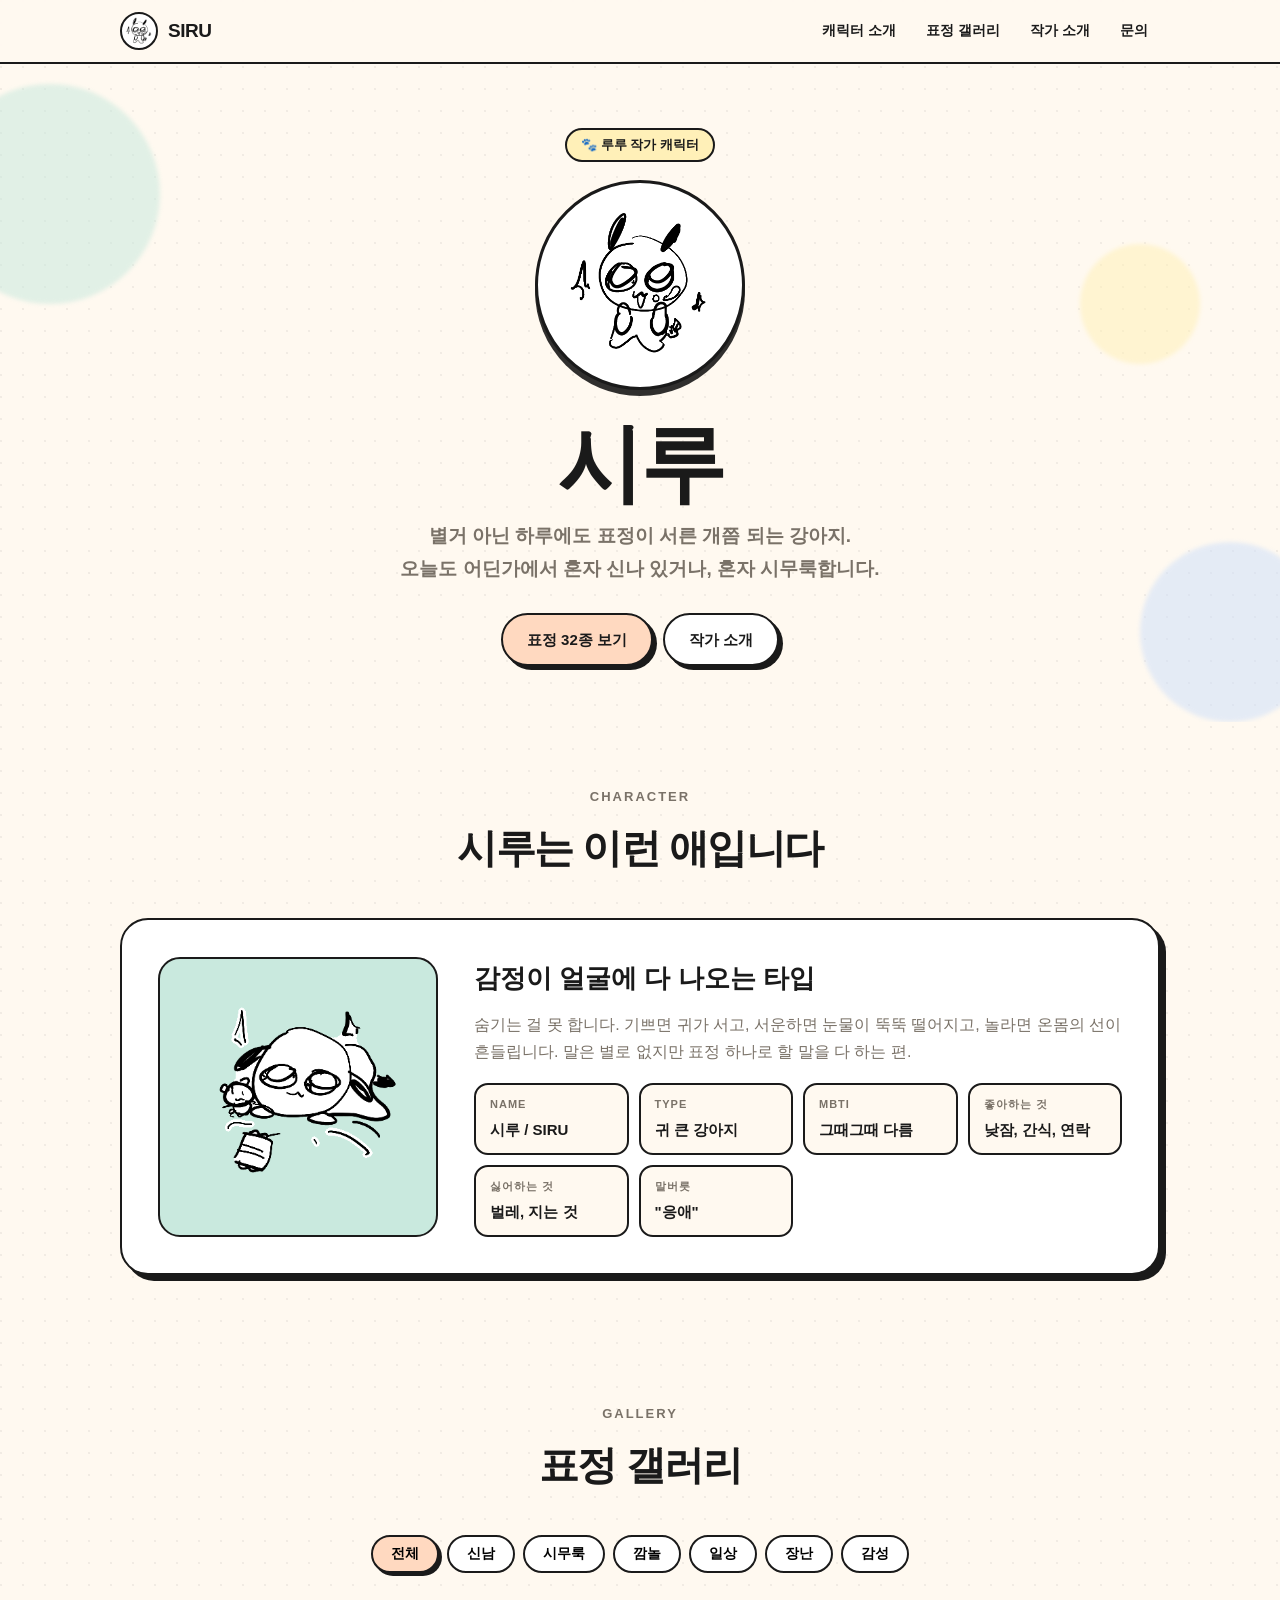
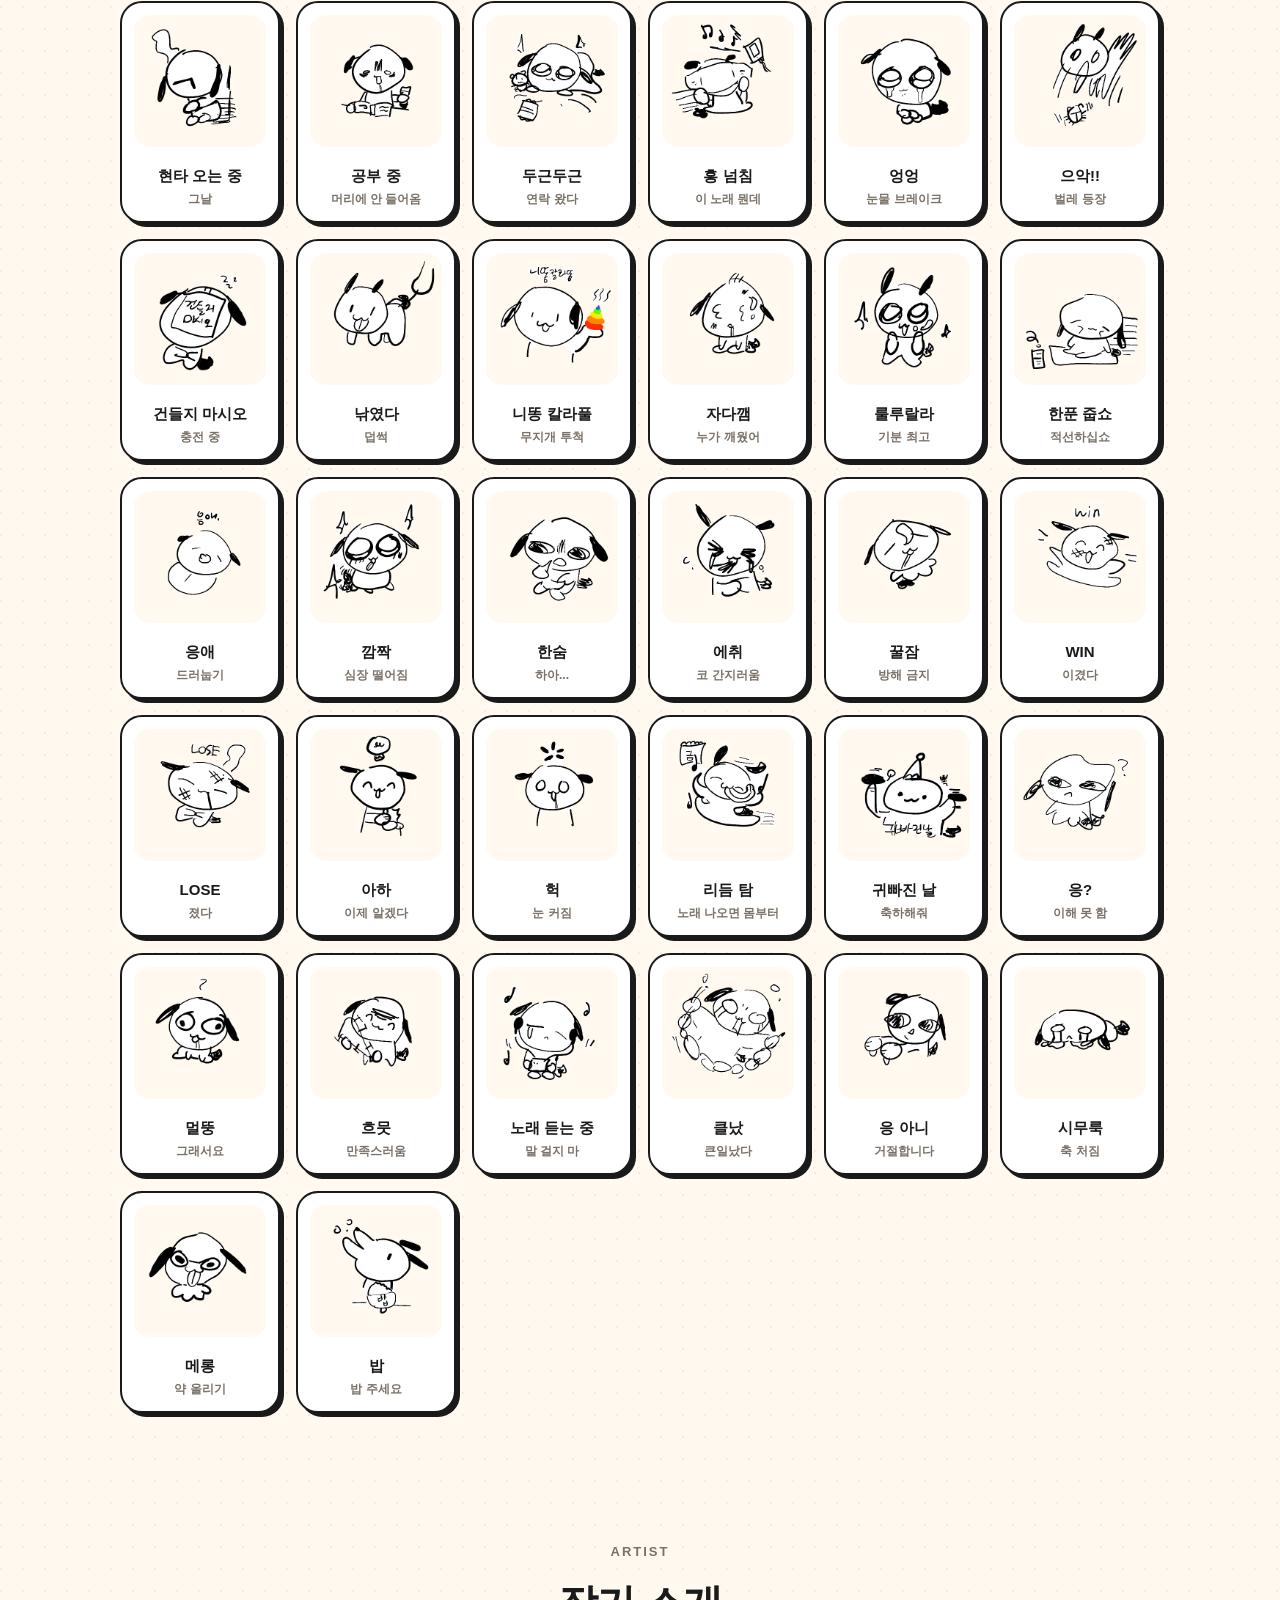
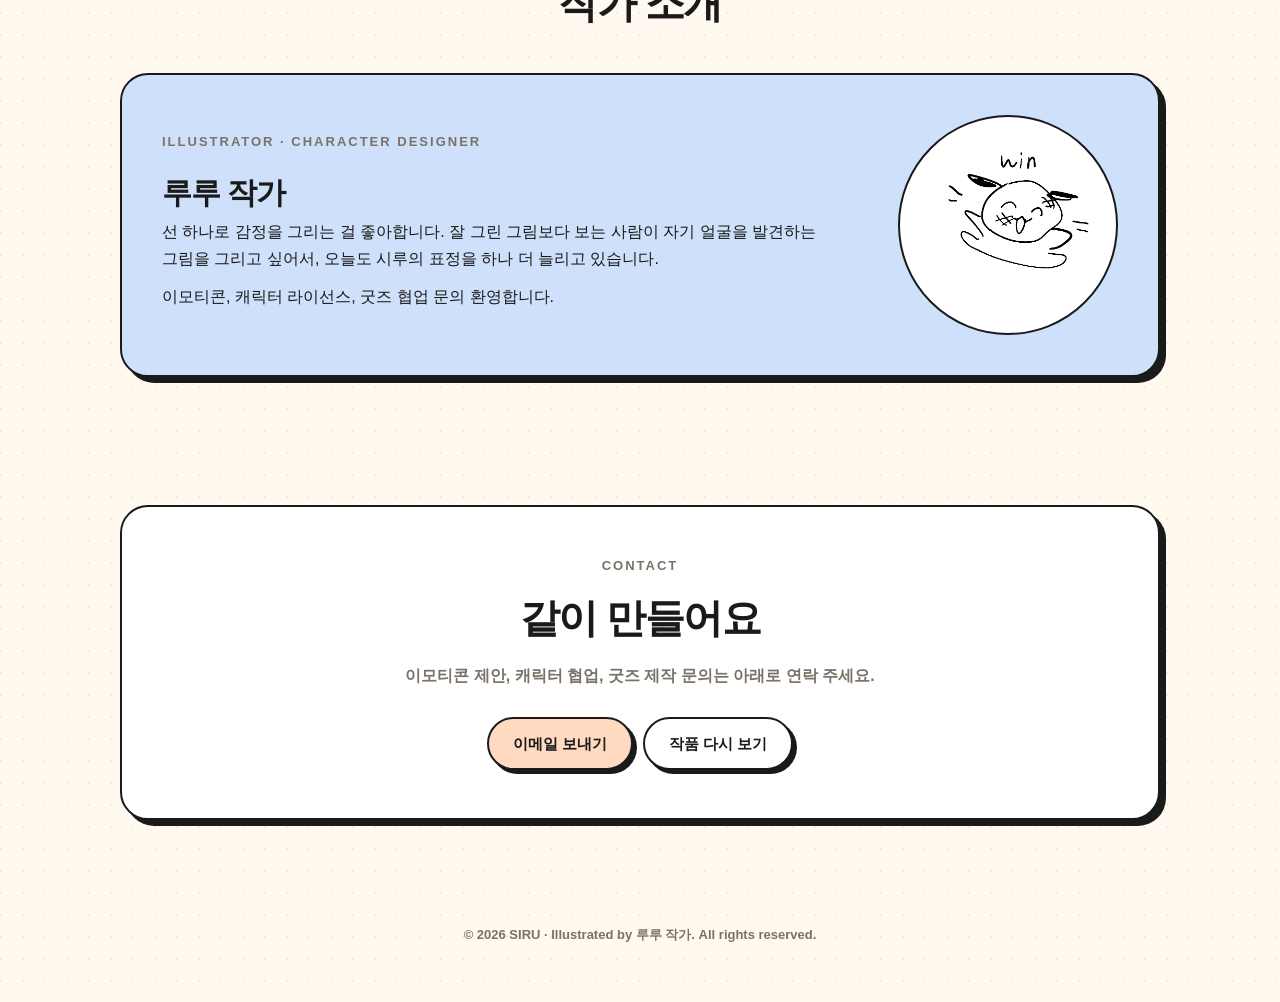
==== index.html @ c6a10dce "Update homepage to latest revision Replace index.html with the updated homepage version.  Co-Authore" ====
<!DOCTYPE html>
<html lang="ko">
<head>
<meta charset="UTF-8">
<meta name="viewport" content="width=device-width, initial-scale=1.0">
<title>시루 SIRU — 루루 작가 캐릭터 팬페이지</title>
<style>
:root{
  --cream:#FFF9F0; --paper:#FFFFFF; --ink:#1A1A1A; --sub:#7A7268;
  --peach:#FFD9C0; --mint:#C9E9DE; --sky:#CFE0FA; --lemon:#FFF0B8;
  --line:#1A1A1A; --shadow:0 6px 0 rgba(26,26,26,.9);
}
*{box-sizing:border-box;margin:0;padding:0}
html{scroll-behavior:smooth}
body{
  background:var(--cream); color:var(--ink);
  font-family:"Apple SD Gothic Neo","Pretendard","Noto Sans KR",-apple-system,BlinkMacSystemFont,"Malgun Gothic",sans-serif;
  word-break:keep-all; overflow-wrap:break-word; line-height:1.7;
  background-image:radial-gradient(circle at 1px 1px, rgba(26,26,26,.06) 1px, transparent 0);
  background-size:22px 22px;
}
.wrap{max-width:1080px;margin:0 auto;padding:0 20px}

/* NAV */
nav{position:sticky;top:0;z-index:50;background:rgba(255,249,240,.92);backdrop-filter:blur(8px);border-bottom:2px solid var(--line)}
.nav-in{max-width:1080px;margin:0 auto;padding:12px 20px;display:flex;align-items:center;justify-content:space-between;gap:16px}
.logo{display:flex;align-items:center;gap:10px;font-weight:900;font-size:19px;letter-spacing:-.5px}
.logo img{width:38px;height:38px;border-radius:50%;border:2px solid var(--line);background:#fff;object-fit:cover}
.nav-links{display:flex;gap:6px;flex-wrap:wrap}
.nav-links a{font-size:14px;font-weight:700;color:var(--ink);text-decoration:none;padding:6px 12px;border-radius:999px;transition:.15s}
.nav-links a:hover{background:var(--peach)}

/* HERO */
header{padding:64px 0 56px;text-align:center;position:relative;overflow:hidden}
.blob{position:absolute;border-radius:50%;filter:blur(2px);opacity:.55;z-index:0}
.b1{width:220px;height:220px;background:var(--mint);top:20px;left:-60px}
.b2{width:180px;height:180px;background:var(--sky);bottom:0;right:-40px}
.b3{width:120px;height:120px;background:var(--lemon);top:180px;right:80px}
header .inner{position:relative;z-index:1}
.hero-img{width:210px;height:210px;border-radius:50%;border:3px solid var(--line);background:#fff;object-fit:contain;padding:10px;box-shadow:var(--shadow);animation:bob 3s ease-in-out infinite}
@keyframes bob{0%,100%{transform:translateY(0)}50%{transform:translateY(-10px)}}
.badge{display:inline-block;background:var(--lemon);border:2px solid var(--line);border-radius:999px;padding:4px 14px;font-size:13px;font-weight:800;margin-bottom:18px}
h1{font-size:clamp(44px,9vw,86px);font-weight:900;letter-spacing:-3px;line-height:1;margin:22px 0 6px}
.tagline{font-size:clamp(15px,2.4vw,19px);color:var(--sub);font-weight:600;max-width:520px;margin:14px auto 0}
.cta{display:flex;gap:10px;justify-content:center;flex-wrap:wrap;margin-top:28px}
.btn{display:inline-block;text-decoration:none;font-weight:800;font-size:15px;padding:12px 24px;border:2.5px solid var(--line);border-radius:999px;background:#fff;color:var(--ink);box-shadow:4px 4px 0 var(--line);transition:.12s;cursor:pointer}
.btn:hover{transform:translate(2px,2px);box-shadow:2px 2px 0 var(--line)}
.btn.fill{background:var(--peach)}

/* SECTION */
section{padding:64px 0}
.sec-head{text-align:center;margin-bottom:36px}
.sec-tag{font-size:13px;font-weight:800;color:var(--sub);letter-spacing:2px;text-transform:uppercase}
h2{font-size:clamp(28px,5vw,40px);font-weight:900;letter-spacing:-1.5px;margin-top:6px}

/* ABOUT */
.about{display:grid;grid-template-columns:280px 1fr;gap:36px;align-items:center;
  background:var(--paper);border:2.5px solid var(--line);border-radius:28px;padding:36px;box-shadow:6px 6px 0 var(--line)}
.about img{width:100%;border-radius:22px;background:var(--mint);border:2px solid var(--line);padding:16px}
.about h3{font-size:26px;font-weight:900;margin-bottom:10px}
.about p{color:var(--sub);font-weight:500;margin-bottom:18px}
.spec{display:grid;grid-template-columns:repeat(auto-fit,minmax(140px,1fr));gap:10px}
.spec div{background:var(--cream);border:2px solid var(--line);border-radius:14px;padding:10px 14px}
.spec b{display:block;font-size:11px;color:var(--sub);letter-spacing:1px;margin-bottom:2px}
.spec span{font-weight:800;font-size:15px}

/* FILTER */
.filters{display:flex;gap:8px;justify-content:center;flex-wrap:wrap;margin-bottom:28px}
.chip{font-family:inherit;font-size:14px;font-weight:800;padding:8px 18px;border:2.5px solid var(--line);border-radius:999px;background:#fff;cursor:pointer;transition:.12s}
.chip:hover{transform:translateY(-2px)}
.chip.on{background:var(--peach);box-shadow:3px 3px 0 var(--line)}

/* GRID */
.grid{display:grid;grid-template-columns:repeat(auto-fill,minmax(160px,1fr));gap:16px}
.card{background:var(--paper);border:2.5px solid var(--line);border-radius:22px;padding:12px;text-align:center;cursor:pointer;transition:.18s;box-shadow:4px 4px 0 var(--line)}
.card:hover{transform:translate(-3px,-3px);box-shadow:8px 8px 0 var(--line)}
.card img{width:100%;aspect-ratio:1;object-fit:contain;background:var(--cream);border-radius:16px}
.card .t{font-weight:900;font-size:15px;margin-top:8px}
.card .s{font-size:12px;color:var(--sub);font-weight:600}
.card.hide{display:none}

/* ARTIST */
.artist{display:grid;grid-template-columns:1fr 220px;gap:36px;align-items:center;
  background:var(--sky);border:2.5px solid var(--line);border-radius:28px;padding:40px;box-shadow:6px 6px 0 var(--line)}
.artist img{width:100%;border-radius:50%;background:#fff;border:2.5px solid var(--line);padding:14px}
.artist h3{font-size:30px;font-weight:900;letter-spacing:-1px}
.artist .role{font-size:13px;font-weight:800;color:var(--sub);letter-spacing:2px;margin-bottom:14px}
.artist p{font-weight:500;margin-bottom:10px}

/* CONTACT */
.contact{text-align:center;background:var(--paper);border:2.5px solid var(--line);border-radius:28px;padding:48px 32px;box-shadow:6px 6px 0 var(--line)}
.contact h2{margin-bottom:10px}
.contact p{color:var(--sub);font-weight:600;margin-bottom:26px}

footer{text-align:center;padding:40px 20px 56px;color:var(--sub);font-size:13px;font-weight:600}

/* LIGHTBOX */
.lb{position:fixed;inset:0;background:rgba(26,26,26,.82);display:none;align-items:center;justify-content:center;z-index:100;padding:24px}
.lb.on{display:flex}
.lb-box{background:#fff;border:3px solid var(--line);border-radius:28px;padding:24px;max-width:420px;width:100%;text-align:center;position:relative}
.lb-box img{width:100%;aspect-ratio:1;object-fit:contain;background:var(--cream);border-radius:20px}
.lb-box .t{font-size:24px;font-weight:900;margin-top:14px}
.lb-box .s{color:var(--sub);font-weight:600}
.lb-close{position:absolute;top:-16px;right:-16px;width:44px;height:44px;border-radius:50%;border:3px solid var(--line);background:var(--peach);font-size:22px;font-weight:900;cursor:pointer;font-family:inherit}
.lb-nav{display:flex;gap:10px;justify-content:center;margin-top:16px}
.lb-nav button{font-family:inherit;font-weight:900;font-size:15px;padding:8px 22px;border:2.5px solid var(--line);border-radius:999px;background:#fff;cursor:pointer}

@media(max-width:760px){
  .about,.artist{grid-template-columns:1fr;text-align:center;padding:28px}
  .artist img{max-width:180px;margin:0 auto}
  .about img{max-width:220px;margin:0 auto}
  .nav-links{display:none}
  .grid{grid-template-columns:repeat(auto-fill,minmax(130px,1fr));gap:12px}
}
</style>
</head>
<body>

<nav>
  <div class="nav-in">
    <div class="logo"><img src="[data-uri]" alt="시루"> SIRU</div>
    <div class="nav-links">
      <a href="#about">캐릭터 소개</a>
      <a href="#gallery">표정 갤러리</a>
      <a href="#artist">작가 소개</a>
      <a href="#contact">문의</a>
    </div>
  </div>
</nav>

<header>
  <div class="blob b1"></div><div class="blob b2"></div><div class="blob b3"></div>
  <div class="wrap inner">
    <div class="badge">🐾 루루 작가 캐릭터</div><br>
    <img class="hero-img" src="[data-uri]" alt="시루 대표 이미지">
    <h1>시루</h1>
    <div class="tagline">별거 아닌 하루에도 표정이 서른 개쯤 되는 강아지.<br>오늘도 어딘가에서 혼자 신나 있거나, 혼자 시무룩합니다.</div>
    <div class="cta">
      <a class="btn fill" href="#gallery">표정 32종 보기</a>
      <a class="btn" href="#artist">작가 소개</a>
    </div>
  </div>
</header>

<section id="about">
  <div class="wrap">
    <div class="sec-head">
      <div class="sec-tag">Character</div>
      <h2>시루는 이런 애입니다</h2>
    </div>
    <div class="about">
      <img src="[data-uri]" alt="시루 프로필">
      <div>
        <h3>감정이 얼굴에 다 나오는 타입</h3>
        <p>숨기는 걸 못 합니다. 기쁘면 귀가 서고, 서운하면 눈물이 뚝뚝 떨어지고, 놀라면 온몸의 선이 흔들립니다. 말은 별로 없지만 표정 하나로 할 말을 다 하는 편.</p>
        <div class="spec">
          <div><b>NAME</b><span>시루 / SIRU</span></div>
          <div><b>TYPE</b><span>귀 큰 강아지</span></div>
          <div><b>MBTI</b><span>그때그때 다름</span></div>
          <div><b>좋아하는 것</b><span>낮잠, 간식, 연락</span></div>
          <div><b>싫어하는 것</b><span>벌레, 지는 것</span></div>
          <div><b>말버릇</b><span>"응애"</span></div>
        </div>
      </div>
    </div>
  </div>
</section>

<section id="gallery">
  <div class="wrap">
    <div class="sec-head">
      <div class="sec-tag">Gallery</div>
      <h2>표정 갤러리</h2>
    </div>
    <div class="filters">
      <button class="chip on" data-f="all">전체</button>
      <button class="chip" data-f="happy">신남</button>
      <button class="chip" data-f="sad">시무룩</button>
      <button class="chip" data-f="surprise">깜놀</button>
      <button class="chip" data-f="daily">일상</button>
      <button class="chip" data-f="play">장난</button>
      <button class="chip" data-f="mood">감성</button>
    </div>
    <div class="grid" id="grid"></div>
  </div>
</section>

<section id="artist">
  <div class="wrap">
    <div class="sec-head">
      <div class="sec-tag">Artist</div>
      <h2>작가 소개</h2>
    </div>
    <div class="artist">
      <div>
        <div class="role">ILLUSTRATOR &middot; CHARACTER DESIGNER</div>
        <h3>루루 작가</h3>
        <p>선 하나로 감정을 그리는 걸 좋아합니다. 잘 그린 그림보다 보는 사람이 자기 얼굴을 발견하는 그림을 그리고 싶어서, 오늘도 시루의 표정을 하나 더 늘리고 있습니다.</p>
        <p>이모티콘, 캐릭터 라이선스, 굿즈 협업 문의 환영합니다.</p>
      </div>
      <img src="[data-uri]" alt="루루 작가">
    </div>
  </div>
</section>

<section id="contact">
  <div class="wrap">
    <div class="contact">
      <div class="sec-tag">Contact</div>
      <h2>같이 만들어요</h2>
      <p>이모티콘 제안, 캐릭터 협업, 굿즈 제작 문의는 아래로 연락 주세요.</p>
      <div class="cta">
        <a class="btn fill" href="mailto:luminier@gmail.com">이메일 보내기</a>
        <a class="btn" href="#gallery">작품 다시 보기</a>
      </div>
    </div>
  </div>
</section>

<footer>© 2026 SIRU &middot; Illustrated by 루루 작가. All rights reserved.</footer>

<div class="lb" id="lb">
  <div class="lb-box">
    <button class="lb-close" id="lbClose">×</button>
    <img id="lbImg" src="" alt="">
    <div class="t" id="lbT"></div>
    <div class="s" id="lbS"></div>
    <div class="lb-nav">
      <button id="lbPrev">← 이전</button>
      <button id="lbNext">다음 →</button>
    </div>
  </div>
</div>

<script>
const DATA = [{"src": "[data-uri]", "title": "현타 오는 중", "sub": "그날", "cat": "mood"}, {"src": "[data-uri]", "title": "공부 중", "sub": "머리에 안 들어옴", "cat": "daily"}, {"src": "[data-uri]", "title": "두근두근", "sub": "연락 왔다", "cat": "happy"}, {"src": "[data-uri]", "title": "흥 넘침", "sub": "이 노래 뭔데", "cat": "happy"}, {"src": "[data-uri]", "title": "엉엉", "sub": "눈물 브레이크", "cat": "sad"}, {"src": "[data-uri]", "title": "으악!!", "sub": "벌레 등장", "cat": "surprise"}, {"src": "[data-uri]", "title": "건들지 마시오", "sub": "충전 중", "cat": "daily"}, {"src": "[data-uri]", "title": "낚였다", "sub": "덥썩", "cat": "play"}, {"src": "[data-uri]", "title": "니똥 칼라풀", "sub": "무지개 투척", "cat": "play"}, {"src": "[data-uri]", "title": "자다깸", "sub": "누가 깨웠어", "cat": "daily"}, {"src": "[data-uri]", "title": "룰루랄라", "sub": "기분 최고", "cat": "happy"}, {"src": "[data-uri]", "title": "한푼 줍쇼", "sub": "적선하십쇼", "cat": "play"}, {"src": "[data-uri]", "title": "응애", "sub": "드러눕기", "cat": "daily"}, {"src": "[data-uri]", "title": "깜짝", "sub": "심장 떨어짐", "cat": "surprise"}, {"src": "[data-uri]", "title": "한숨", "sub": "하아...", "cat": "mood"}, {"src": "[data-uri]", "title": "에취", "sub": "코 간지러움", "cat": "daily"}, {"src": "[data-uri]", "title": "꿀잠", "sub": "방해 금지", "cat": "daily"}, {"src": "[data-uri]", "title": "WIN", "sub": "이겼다", "cat": "happy"}, {"src": "[data-uri]", "title": "LOSE", "sub": "졌다", "cat": "sad"}, {"src": "[data-uri]", "title": "아하", "sub": "이제 알겠다", "cat": "daily"}, {"src": "[data-uri]", "title": "헉", "sub": "눈 커짐", "cat": "surprise"}, {"src": "[data-uri]", "title": "리듬 탐", "sub": "노래 나오면 몸부터", "cat": "happy"}, {"src": "[data-uri]", "title": "귀빠진 날", "sub": "축하해줘", "cat": "daily"}, {"src": "[data-uri]", "title": "응?", "sub": "이해 못 함", "cat": "surprise"}, {"src": "[data-uri]", "title": "멀뚱", "sub": "그래서요", "cat": "daily"}, {"src": "[data-uri]", "title": "흐뭇", "sub": "만족스러움", "cat": "happy"}, {"src": "[data-uri]", "title": "노래 듣는 중", "sub": "말 걸지 마", "cat": "daily"}, {"src": "[data-uri]", "title": "클났", "sub": "큰일났다", "cat": "surprise"}, {"src": "[data-uri]", "title": "응 아니", "sub": "거절합니다", "cat": "play"}, {"src": "[data-uri]", "title": "시무룩", "sub": "축 처짐", "cat": "sad"}, {"src": "[data-uri]", "title": "메롱", "sub": "약 올리기", "cat": "play"}, {"src": "[data-uri]", "title": "밥", "sub": "밥 주세요", "cat": "daily"}];
const grid = document.getElementById('grid');
DATA.forEach((d,i)=>{
  const el = document.createElement('div');
  el.className = 'card';
  el.dataset.cat = d.cat;
  el.dataset.i = i;
  el.innerHTML = '<img src="'+d.src+'" alt="'+d.title+'"><div class="t">'+d.title+'</div><div class="s">'+d.sub+'</div>';
  el.addEventListener('click', ()=>open_(i));
  grid.appendChild(el);
});

document.querySelectorAll('.chip').forEach(c=>{
  c.addEventListener('click',()=>{
    document.querySelectorAll('.chip').forEach(x=>x.classList.remove('on'));
    c.classList.add('on');
    const f = c.dataset.f;
    document.querySelectorAll('.card').forEach(card=>{
      card.classList.toggle('hide', f!=='all' && card.dataset.cat!==f);
    });
  });
});

let cur = 0;
const lb=document.getElementById('lb'), lbImg=document.getElementById('lbImg'),
      lbT=document.getElementById('lbT'), lbS=document.getElementById('lbS');
function open_(i){ cur=i; render(); lb.classList.add('on'); }
function render(){ const d=DATA[cur]; lbImg.src=d.src; lbT.textContent=d.title; lbS.textContent=d.sub; }
function step(n){ cur=(cur+n+DATA.length)%DATA.length; render(); }
document.getElementById('lbClose').onclick=()=>lb.classList.remove('on');
document.getElementById('lbPrev').onclick=()=>step(-1);
document.getElementById('lbNext').onclick=()=>step(1);
lb.addEventListener('click',e=>{ if(e.target===lb) lb.classList.remove('on'); });
document.addEventListener('keydown',e=>{
  if(!lb.classList.contains('on')) return;
  if(e.key==='Escape') lb.classList.remove('on');
  if(e.key==='ArrowLeft') step(-1);
  if(e.key==='ArrowRight') step(1);
});
</script>
</body>
</html>
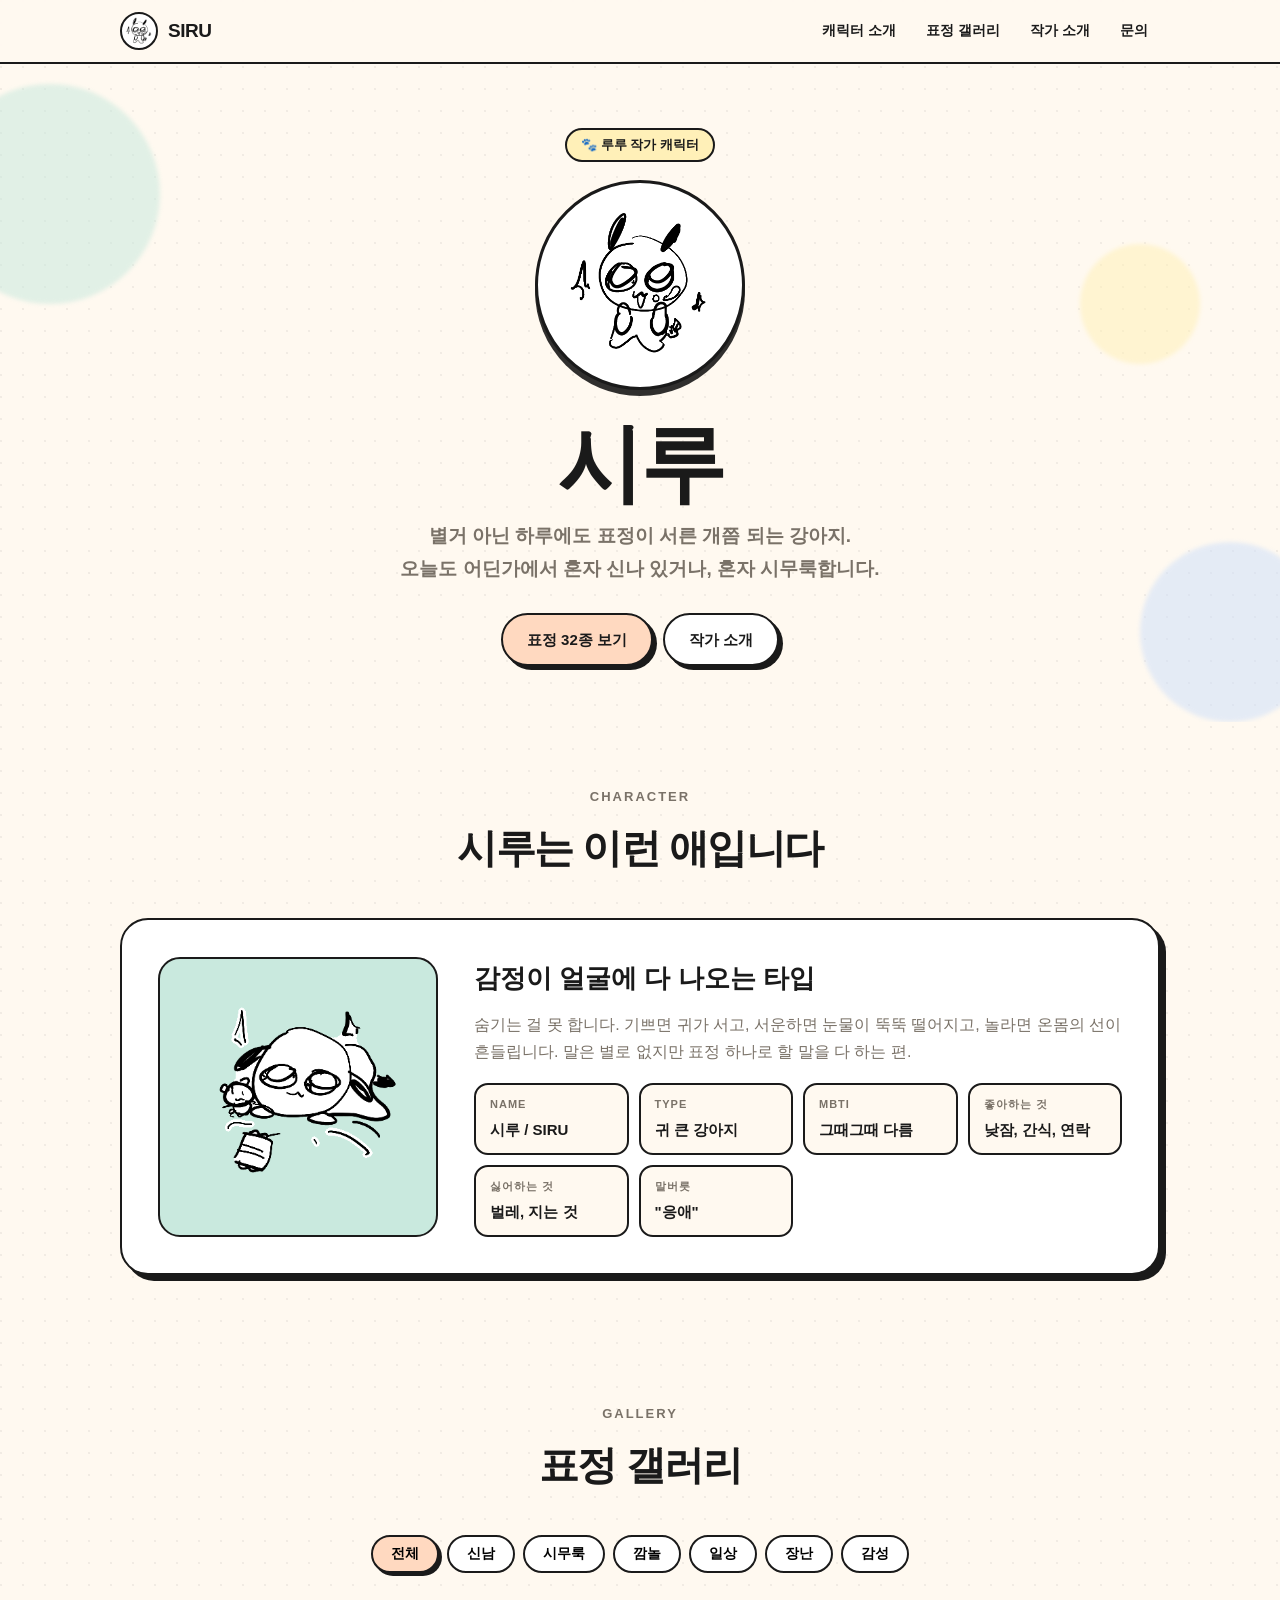
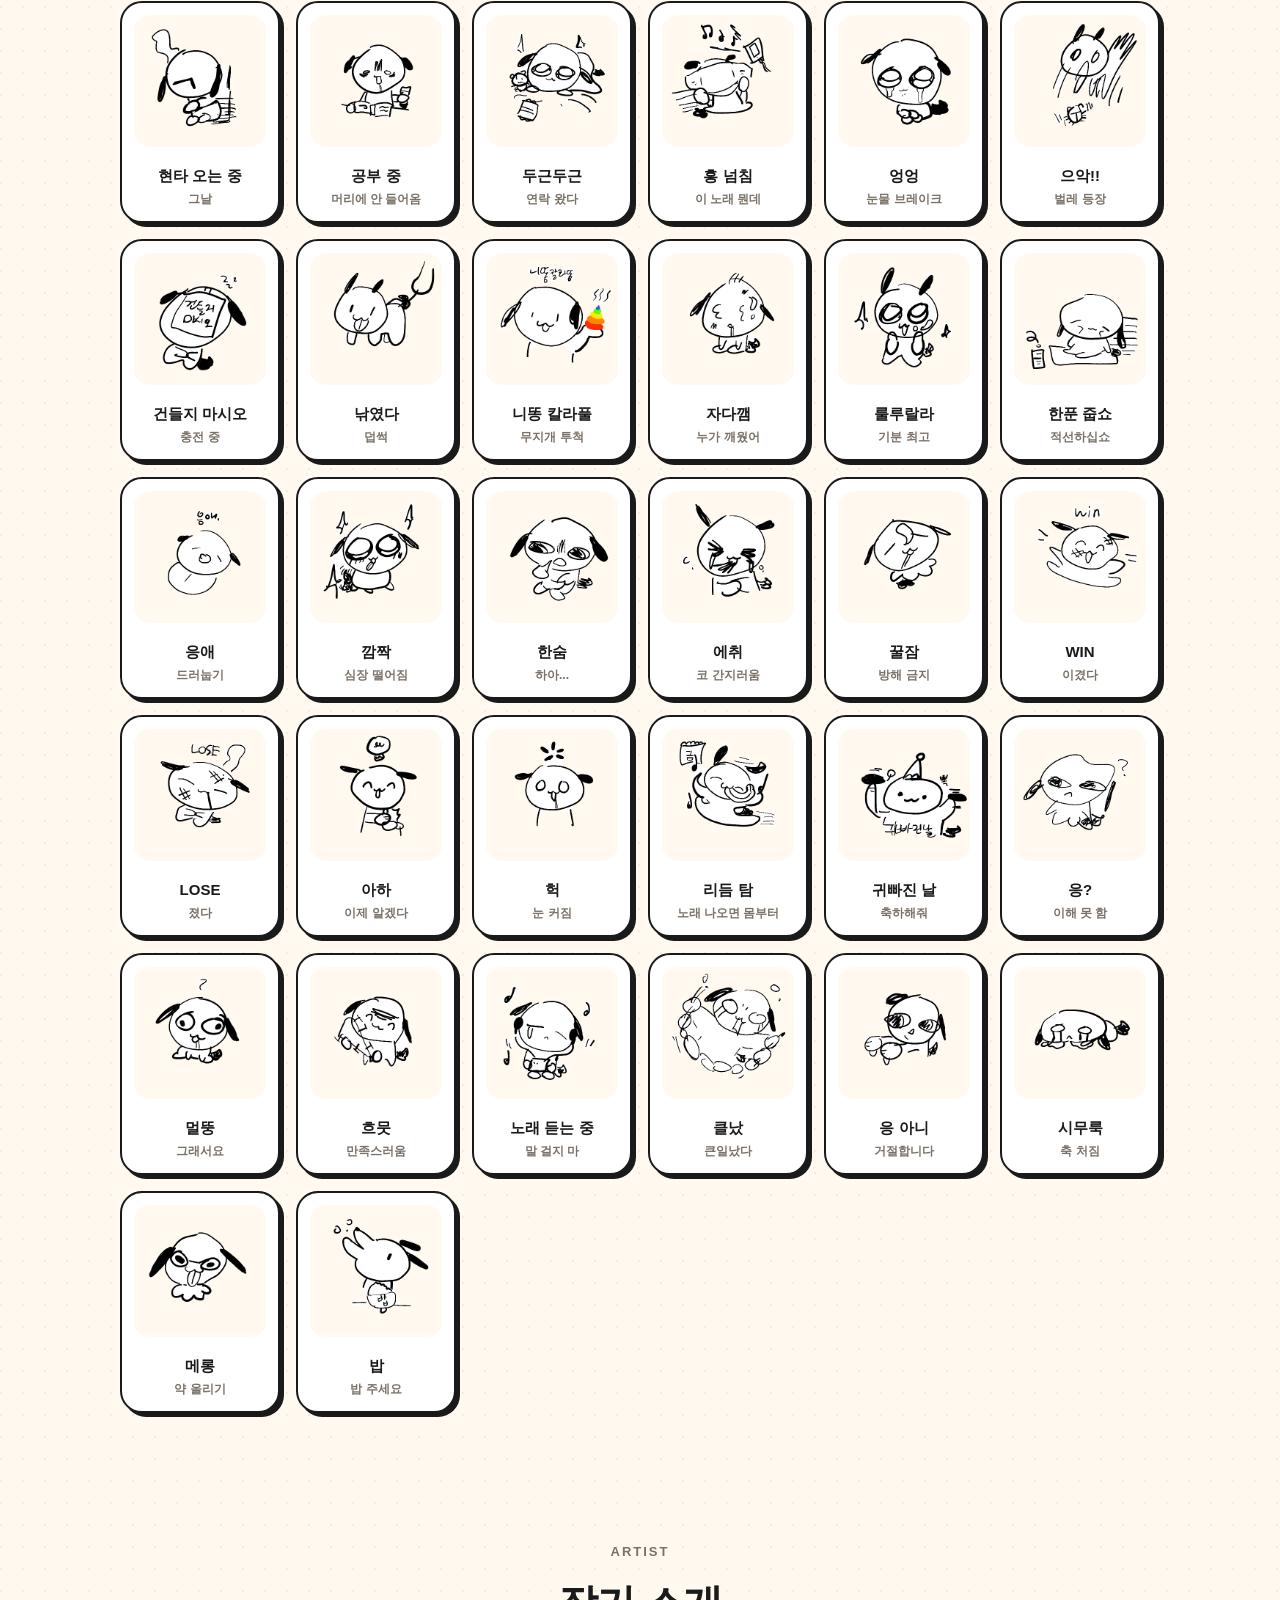
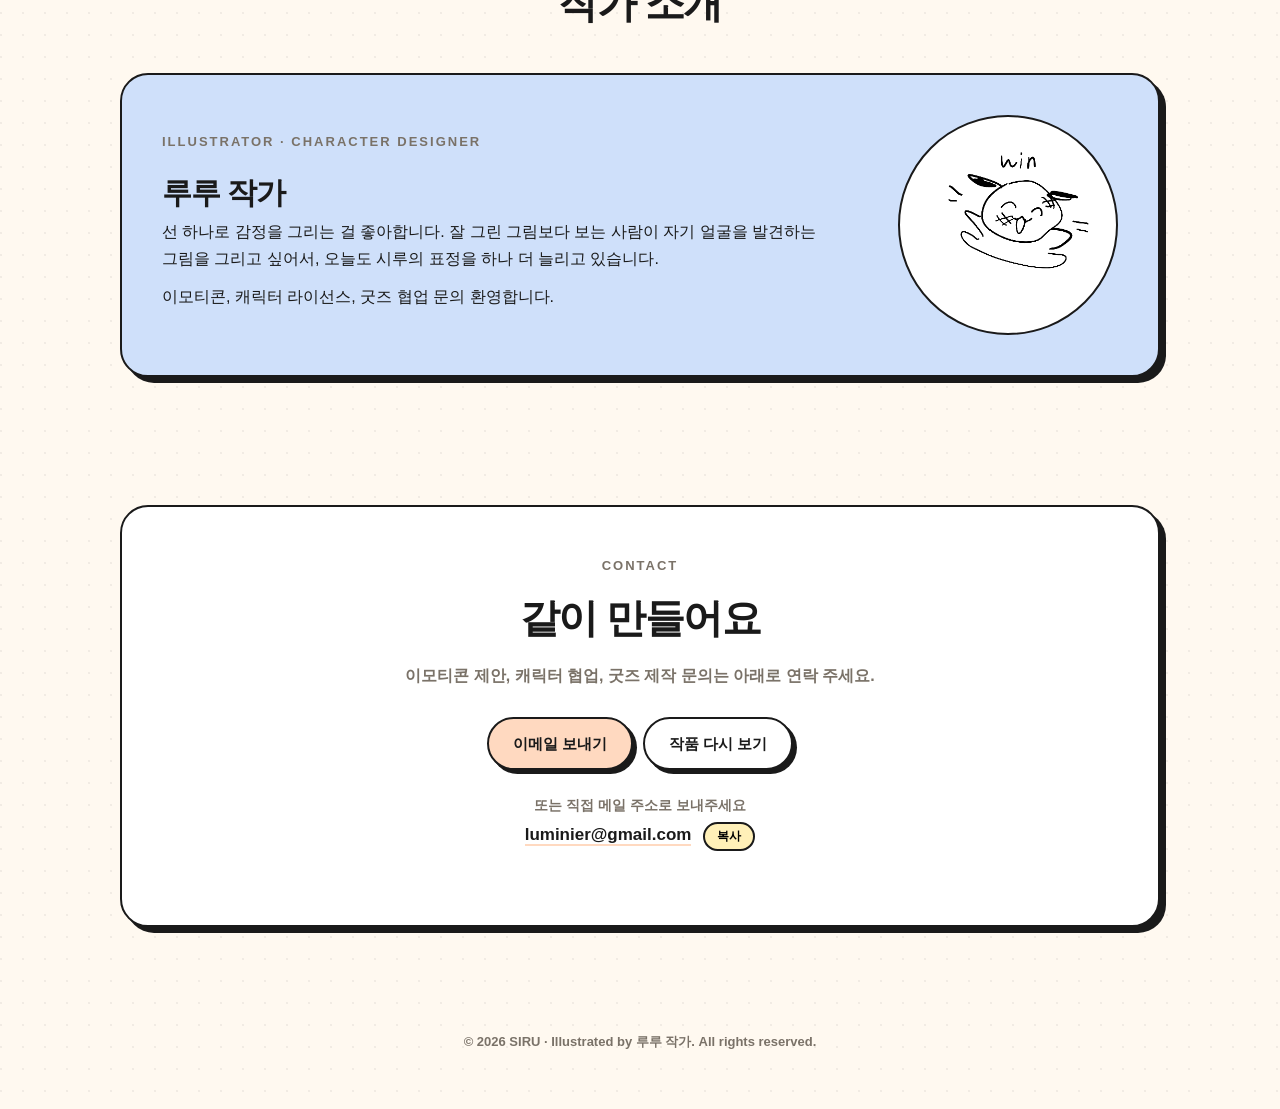
==== commit a30e3ee5: "Make contact email send directly to luminier@gmail.com - Prefill mailto subject/body for a ready-to-" ====
--- a/index.html
+++ b/index.html
@@ -2,7 +2,12 @@
 <html lang="ko">
 <head>
 <meta charset="UTF-8">
-<meta name="viewport" content="width=device-width, initial-scale=1.0">
+<meta name="viewport" content="width=device-width, initial-scale=1.0, viewport-fit=cover">
+<meta name="theme-color" content="#FFF9F0">
+<meta name="mobile-web-app-capable" content="yes">
+<meta name="apple-mobile-web-app-capable" content="yes">
+<meta name="apple-mobile-web-app-status-bar-style" content="default">
+<meta name="format-detection" content="telephone=no">
 <title>시루 SIRU — 루루 작가 캐릭터 팬페이지</title>
 <style>
 :root{
@@ -11,19 +16,24 @@
   --line:#1A1A1A; --shadow:0 6px 0 rgba(26,26,26,.9);
 }
 *{box-sizing:border-box;margin:0;padding:0}
-html{scroll-behavior:smooth}
+html{scroll-behavior:smooth;-webkit-text-size-adjust:100%;text-size-adjust:100%}
 body{
   background:var(--cream); color:var(--ink);
   font-family:"Apple SD Gothic Neo","Pretendard","Noto Sans KR",-apple-system,BlinkMacSystemFont,"Malgun Gothic",sans-serif;
   word-break:keep-all; overflow-wrap:break-word; line-height:1.7;
   background-image:radial-gradient(circle at 1px 1px, rgba(26,26,26,.06) 1px, transparent 0);
   background-size:22px 22px;
+  -webkit-tap-highlight-color:transparent;
+  -webkit-font-smoothing:antialiased;
+  overflow-x:hidden;
 }
+img{max-width:100%}
+a,button{touch-action:manipulation}
 .wrap{max-width:1080px;margin:0 auto;padding:0 20px}
 
 /* NAV */
-nav{position:sticky;top:0;z-index:50;background:rgba(255,249,240,.92);backdrop-filter:blur(8px);border-bottom:2px solid var(--line)}
-.nav-in{max-width:1080px;margin:0 auto;padding:12px 20px;display:flex;align-items:center;justify-content:space-between;gap:16px}
+nav{position:sticky;top:0;z-index:50;background:rgba(255,249,240,.92);backdrop-filter:blur(8px);-webkit-backdrop-filter:blur(8px);border-bottom:2px solid var(--line);padding-top:env(safe-area-inset-top)}
+.nav-in{max-width:1080px;margin:0 auto;padding:12px max(20px,env(safe-area-inset-left)) 12px max(20px,env(safe-area-inset-right));display:flex;align-items:center;justify-content:space-between;gap:16px}
 .logo{display:flex;align-items:center;gap:10px;font-weight:900;font-size:19px;letter-spacing:-.5px}
 .logo img{width:38px;height:38px;border-radius:50%;border:2px solid var(--line);background:#fff;object-fit:cover}
 .nav-links{display:flex;gap:6px;flex-wrap:wrap}
@@ -45,6 +55,7 @@
 .cta{display:flex;gap:10px;justify-content:center;flex-wrap:wrap;margin-top:28px}
 .btn{display:inline-block;text-decoration:none;font-weight:800;font-size:15px;padding:12px 24px;border:2.5px solid var(--line);border-radius:999px;background:#fff;color:var(--ink);box-shadow:4px 4px 0 var(--line);transition:.12s;cursor:pointer}
 .btn:hover{transform:translate(2px,2px);box-shadow:2px 2px 0 var(--line)}
+.btn:active{transform:translate(4px,4px);box-shadow:0 0 0 var(--line)}
 .btn.fill{background:var(--peach)}
 
 /* SECTION */
@@ -91,6 +102,11 @@
 .contact{text-align:center;background:var(--paper);border:2.5px solid var(--line);border-radius:28px;padding:48px 32px;box-shadow:6px 6px 0 var(--line)}
 .contact h2{margin-bottom:10px}
 .contact p{color:var(--sub);font-weight:600;margin-bottom:26px}
+.email-line{margin-top:22px;margin-bottom:0;font-size:14px;line-height:1.9}
+.email-line a{font-size:17px;font-weight:900;color:var(--ink);text-decoration:none;border-bottom:2px solid var(--peach);word-break:break-all}
+.copy-btn{font-family:inherit;font-weight:800;font-size:12px;padding:4px 12px;margin-left:8px;border:2px solid var(--line);border-radius:999px;background:var(--lemon);cursor:pointer;vertical-align:middle}
+.copy-btn:active{transform:translateY(1px)}
+.copy-btn.done{background:var(--mint)}
 
 footer{text-align:center;padding:40px 20px 56px;color:var(--sub);font-size:13px;font-weight:600}
 
@@ -109,8 +125,31 @@
   .about,.artist{grid-template-columns:1fr;text-align:center;padding:28px}
   .artist img{max-width:180px;margin:0 auto}
   .about img{max-width:220px;margin:0 auto}
-  .nav-links{display:none}
+  /* 내비 링크를 숨기지 않고 가로 스크롤 바로 유지 — 모바일에서도 이동 가능 */
+  .nav-links{flex-wrap:nowrap;overflow-x:auto;-webkit-overflow-scrolling:touch;scrollbar-width:none;max-width:60%;justify-content:flex-end}
+  .nav-links::-webkit-scrollbar{display:none}
+  .nav-links a{flex:0 0 auto;background:var(--paper);border:2px solid var(--line)}
   .grid{grid-template-columns:repeat(auto-fill,minmax(130px,1fr));gap:12px}
+  section{padding:44px 0}
+  header{padding:40px 0 40px}
+  .hero-img{width:170px;height:170px}
+  .b1{width:150px;height:150px;left:-50px}
+  .b2{width:130px;height:130px}
+  .b3{width:90px;height:90px;right:20px}
+  .contact{padding:36px 22px}
+  .cta{flex-direction:column;align-items:stretch}
+  .cta .btn{width:100%;padding:14px 20px}
+  footer{padding:32px 20px calc(40px + env(safe-area-inset-bottom))}
+}
+@media(max-width:420px){
+  .wrap{padding:0 16px}
+  .grid{grid-template-columns:repeat(2,1fr);gap:10px}
+  .logo{font-size:17px}
+  .logo img{width:34px;height:34px}
+  h1{letter-spacing:-2px}
+  .spec{grid-template-columns:1fr 1fr}
+  .lb{padding:16px}
+  .lb-close{top:-12px;right:-12px}
 }
 </style>
 </head>
@@ -210,9 +249,13 @@
       <h2>같이 만들어요</h2>
       <p>이모티콘 제안, 캐릭터 협업, 굿즈 제작 문의는 아래로 연락 주세요.</p>
       <div class="cta">
-        <a class="btn fill" href="mailto:luminier@gmail.com">이메일 보내기</a>
+        <a class="btn fill" href="mailto:luminier@gmail.com?subject=%5B%EC%8B%9C%EB%A3%A8%20SIRU%5D%20%EB%AC%B8%EC%9D%98%EB%93%9C%EB%A6%BD%EB%8B%88%EB%8B%A4&body=%EC%95%88%EB%85%95%ED%95%98%EC%84%B8%EC%9A%94%2C%20%EB%A3%A8%EB%A3%A8%20%EC%9E%91%EA%B0%80%EB%8B%98.%0A%0A%28%20%EB%AC%B8%EC%9D%98%20%EB%82%B4%EC%9A%A9%EC%9D%84%20%EC%A0%81%EC%96%B4%EC%A3%BC%EC%84%B8%EC%9A%94%20%29%0A%0A-%20%EB%AC%B8%EC%9D%98%20%EC%9C%A0%ED%98%95%28%EC%9D%B4%EB%AA%A8%ED%8B%B0%EC%BD%98/%ED%98%91%EC%97%85/%EA%B5%BF%EC%A6%88%20%EB%93%B1%29%3A%0A-%20%ED%9A%8C%EC%8B%A0%EB%B0%9B%EC%9D%84%20%EC%97%B0%EB%9D%BD%EC%B2%98%3A%0A">이메일 보내기</a>
         <a class="btn" href="#gallery">작품 다시 보기</a>
       </div>
+      <p class="email-line">또는 직접 메일 주소로 보내주세요<br>
+        <a id="emailAddr" href="mailto:luminier@gmail.com" data-email="luminier@gmail.com">luminier@gmail.com</a>
+        <button type="button" class="copy-btn" id="copyEmail" aria-label="이메일 주소 복사">복사</button>
+      </p>
     </div>
   </div>
 </section>
@@ -272,6 +315,31 @@
   if(e.key==='ArrowLeft') step(-1);
   if(e.key==='ArrowRight') step(1);
 });
+
+/* 이메일 주소 복사 */
+(function(){
+  const btn=document.getElementById('copyEmail');
+  const addr=document.getElementById('emailAddr');
+  if(!btn||!addr) return;
+  const email=addr.dataset.email;
+  btn.addEventListener('click',async()=>{
+    try{
+      if(navigator.clipboard&&navigator.clipboard.writeText){
+        await navigator.clipboard.writeText(email);
+      }else{
+        const t=document.createElement('textarea');
+        t.value=email; t.style.position='fixed'; t.style.opacity='0';
+        document.body.appendChild(t); t.focus(); t.select();
+        document.execCommand('copy'); document.body.removeChild(t);
+      }
+      const prev=btn.textContent;
+      btn.textContent='복사됨'; btn.classList.add('done');
+      setTimeout(()=>{ btn.textContent=prev; btn.classList.remove('done'); },1600);
+    }catch(e){
+      window.prompt('아래 주소를 복사하세요', email);
+    }
+  });
+})();
 </script>
 </body>
 </html>
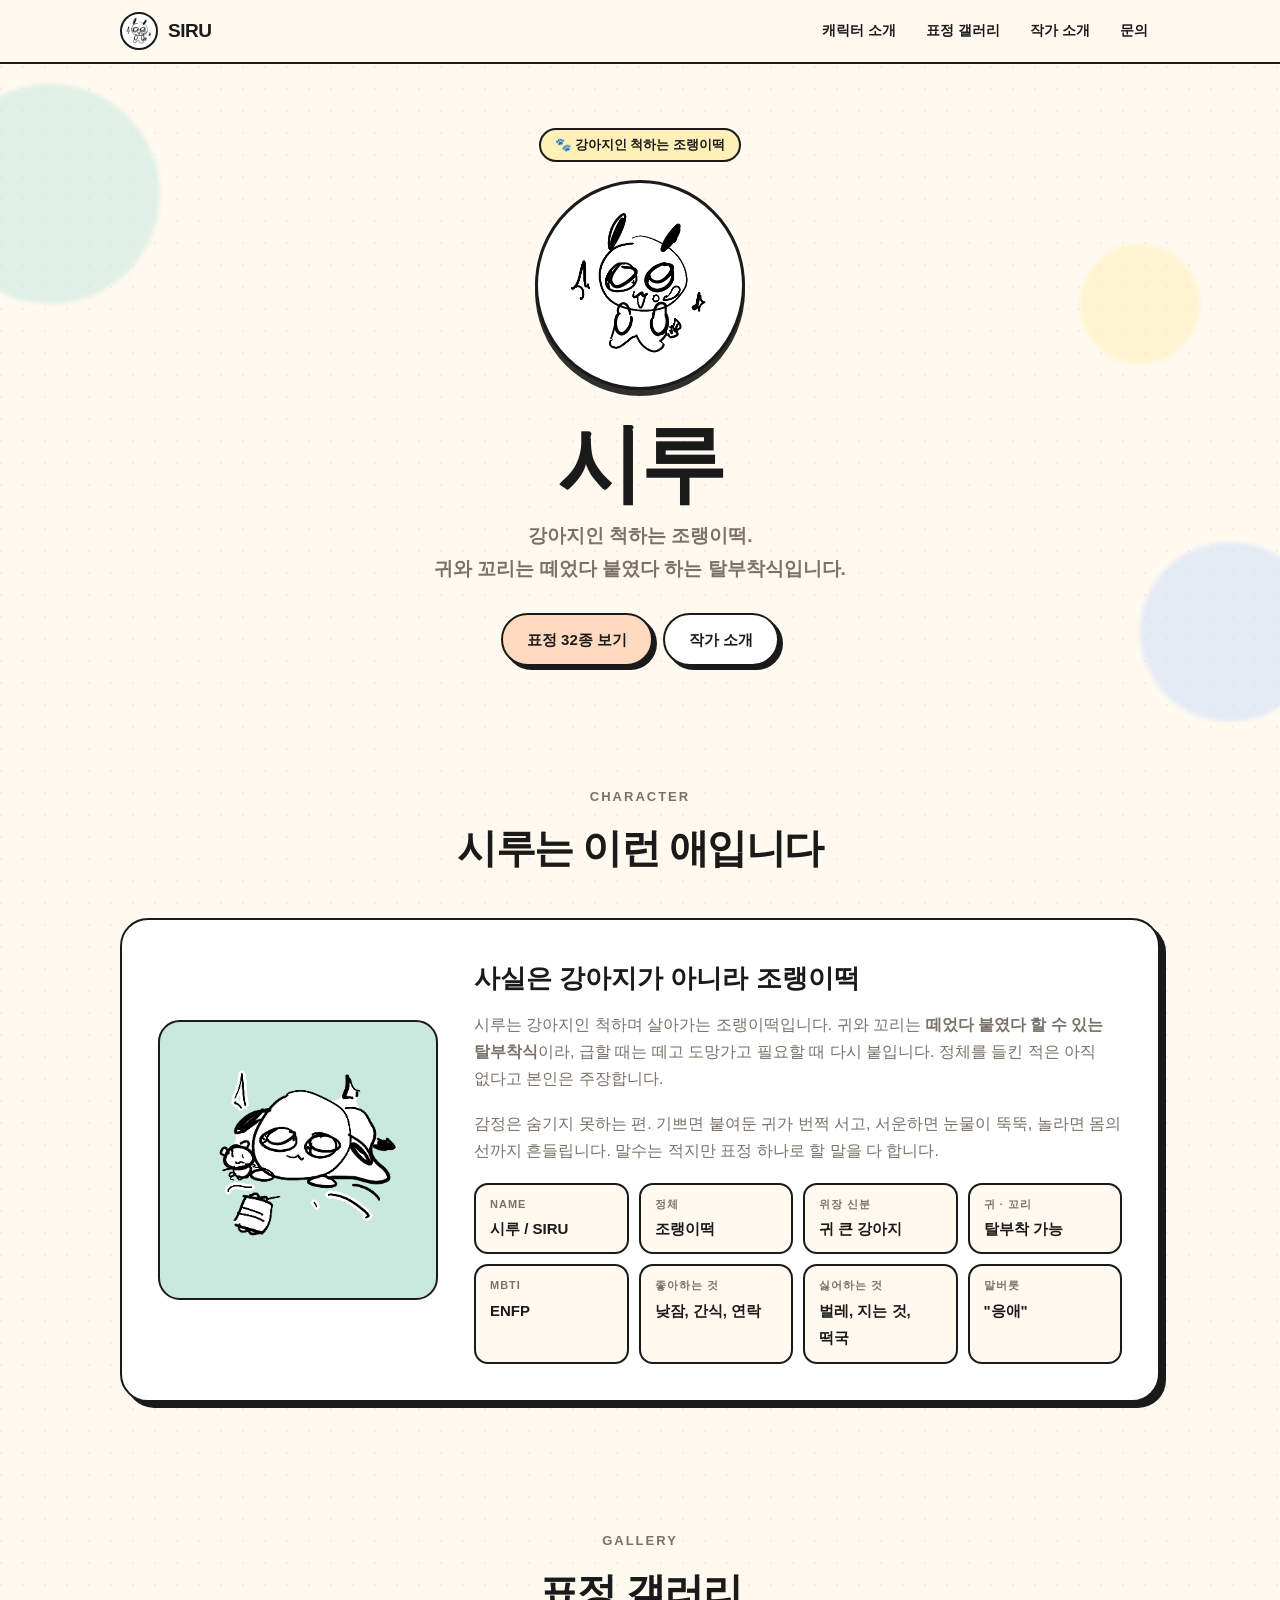
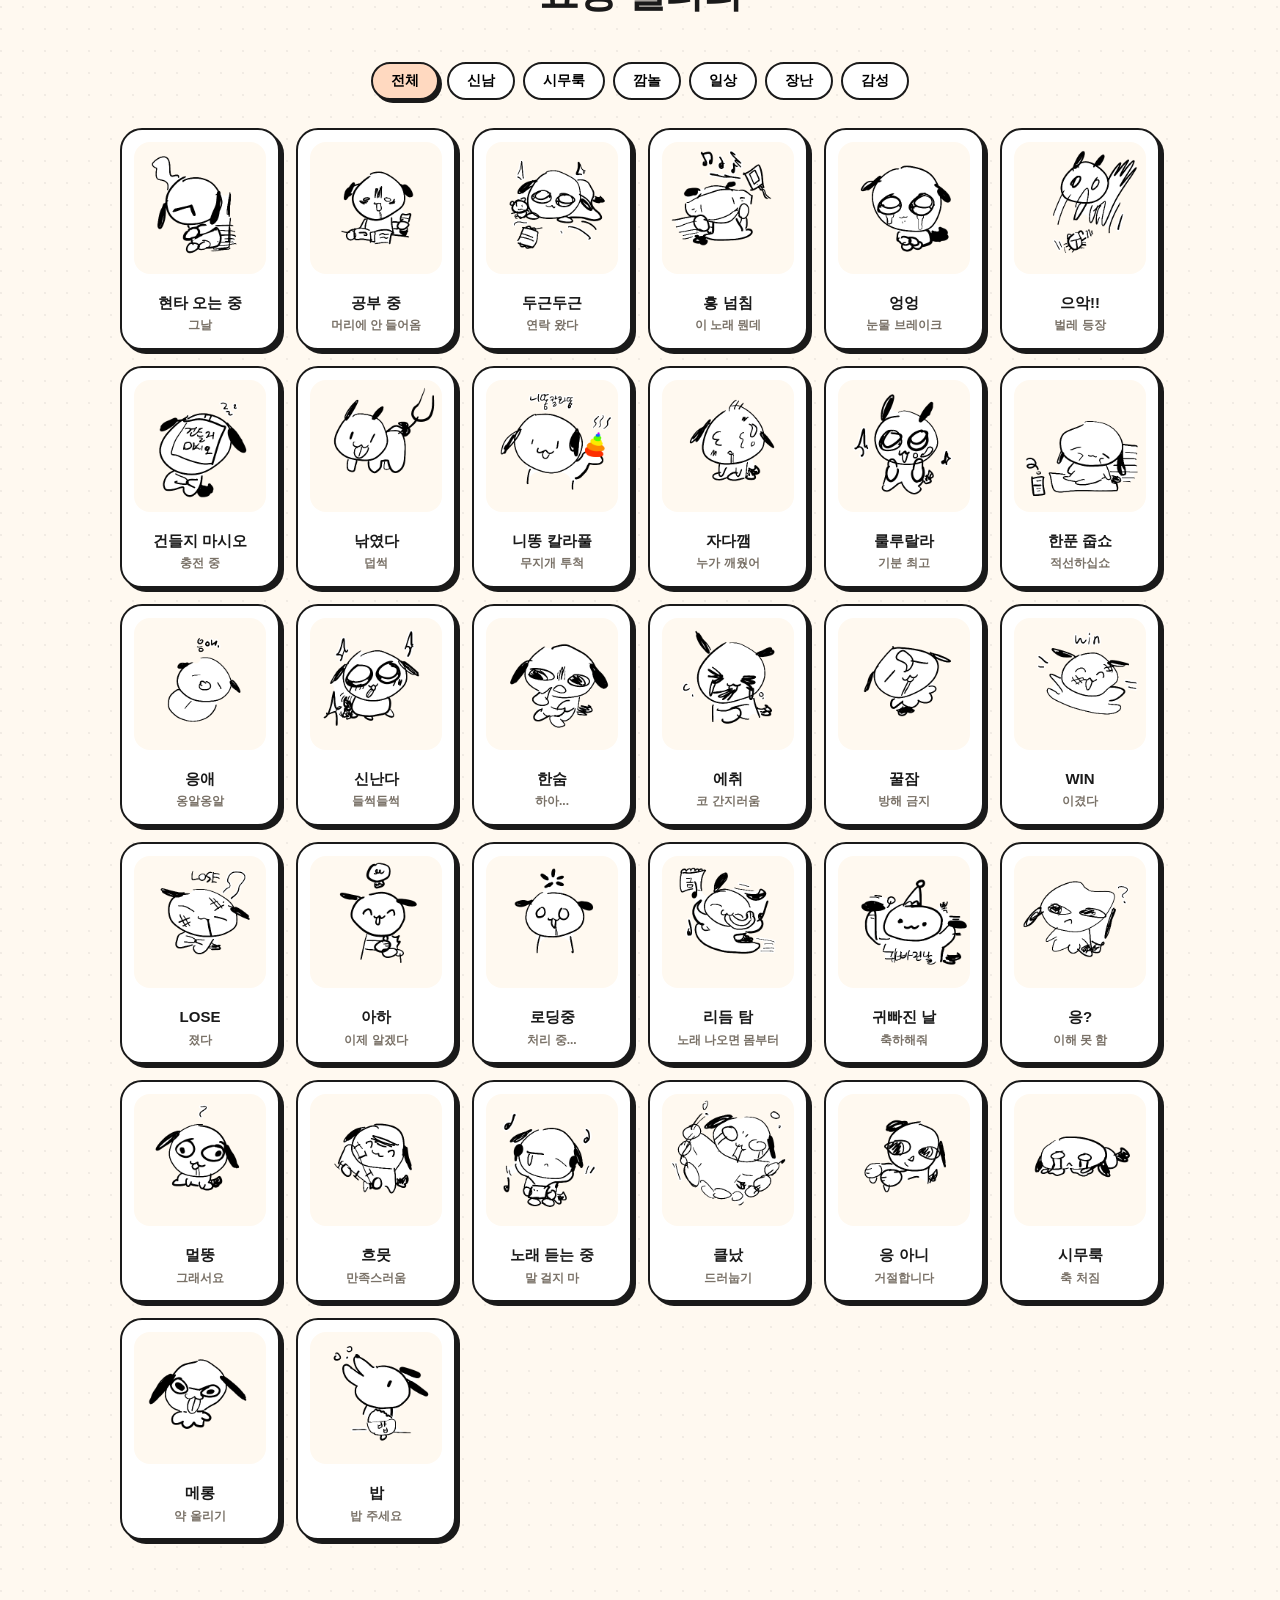
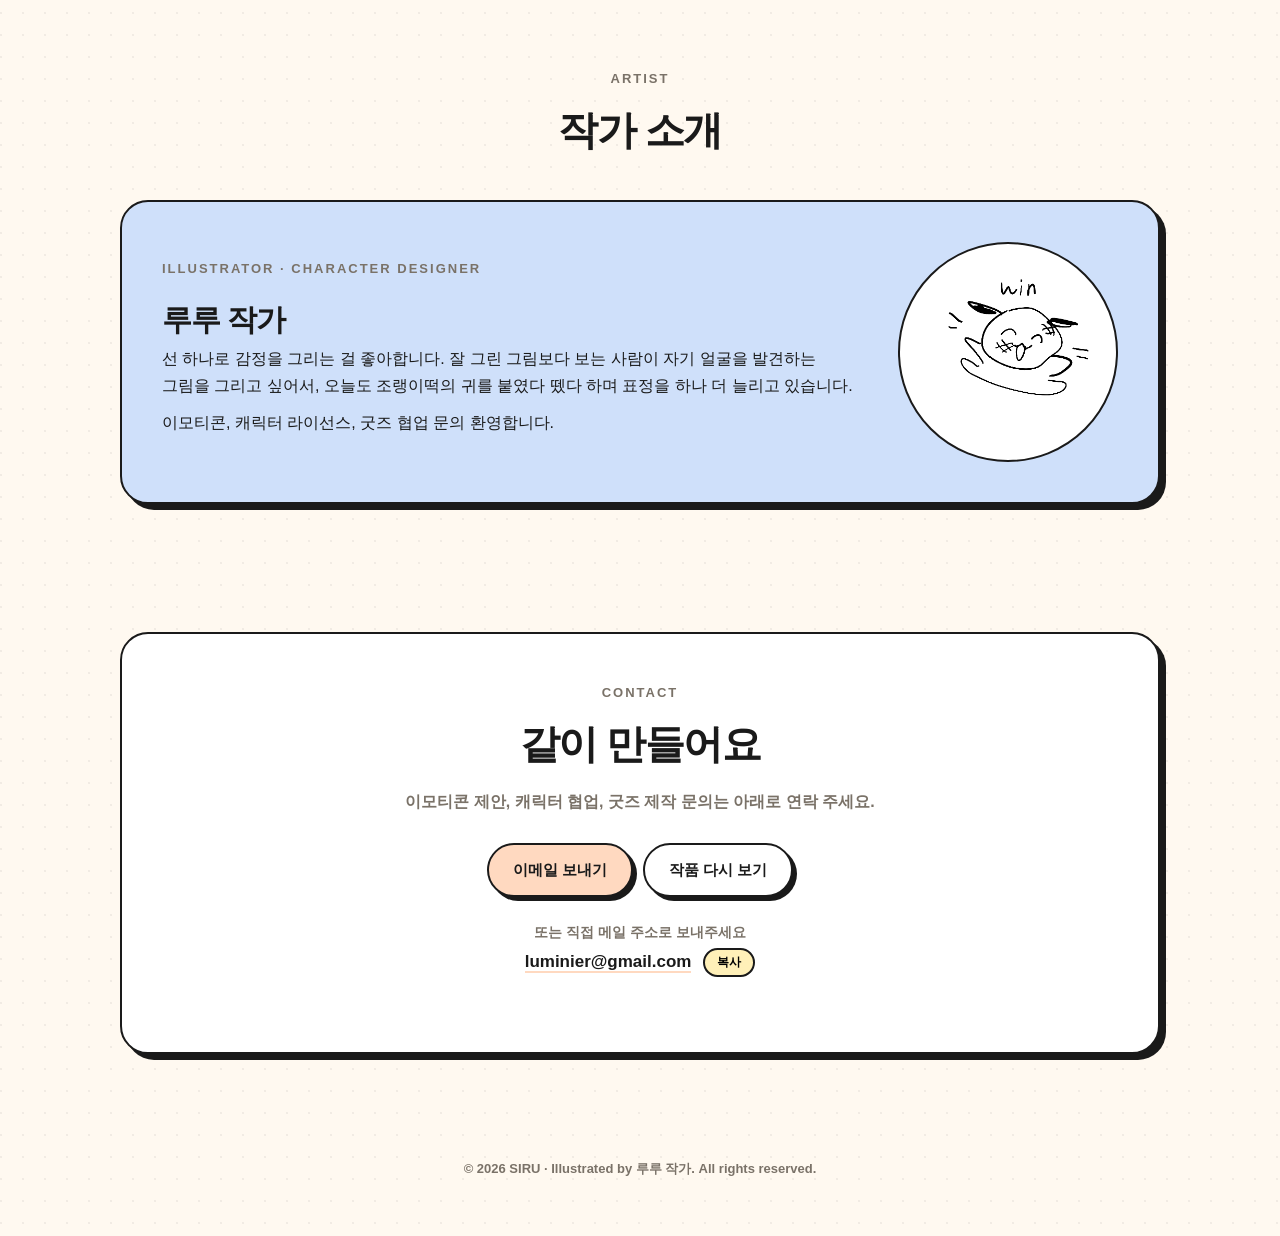
==== commit 05fc9392: "Apply latest homepage content revision Update character copy to the "조랭이떡" concept (badge, tagline, " ====
--- a/index.html
+++ b/index.html
@@ -170,10 +170,10 @@
 <header>
   <div class="blob b1"></div><div class="blob b2"></div><div class="blob b3"></div>
   <div class="wrap inner">
-    <div class="badge">🐾 루루 작가 캐릭터</div><br>
+    <div class="badge">🐾 강아지인 척하는 조랭이떡</div><br>
     <img class="hero-img" src="[data-uri]" alt="시루 대표 이미지">
     <h1>시루</h1>
-    <div class="tagline">별거 아닌 하루에도 표정이 서른 개쯤 되는 강아지.<br>오늘도 어딘가에서 혼자 신나 있거나, 혼자 시무룩합니다.</div>
+    <div class="tagline">강아지인 척하는 조랭이떡.<br>귀와 꼬리는 떼었다 붙였다 하는 탈부착식입니다.</div>
     <div class="cta">
       <a class="btn fill" href="#gallery">표정 32종 보기</a>
       <a class="btn" href="#artist">작가 소개</a>
@@ -190,14 +190,17 @@
     <div class="about">
       <img src="[data-uri]" alt="시루 프로필">
       <div>
-        <h3>감정이 얼굴에 다 나오는 타입</h3>
-        <p>숨기는 걸 못 합니다. 기쁘면 귀가 서고, 서운하면 눈물이 뚝뚝 떨어지고, 놀라면 온몸의 선이 흔들립니다. 말은 별로 없지만 표정 하나로 할 말을 다 하는 편.</p>
+        <h3>사실은 강아지가 아니라 조랭이떡</h3>
+        <p>시루는 강아지인 척하며 살아가는 조랭이떡입니다. 귀와 꼬리는 <b>떼었다 붙였다 할 수 있는 탈부착식</b>이라, 급할 때는 떼고 도망가고 필요할 때 다시 붙입니다. 정체를 들킨 적은 아직 없다고 본인은 주장합니다.</p>
+        <p>감정은 숨기지 못하는 편. 기쁘면 붙여둔 귀가 번쩍 서고, 서운하면 눈물이 뚝뚝, 놀라면 몸의 선까지 흔들립니다. 말수는 적지만 표정 하나로 할 말을 다 합니다.</p>
         <div class="spec">
           <div><b>NAME</b><span>시루 / SIRU</span></div>
-          <div><b>TYPE</b><span>귀 큰 강아지</span></div>
-          <div><b>MBTI</b><span>그때그때 다름</span></div>
+          <div><b>정체</b><span>조랭이떡</span></div>
+          <div><b>위장 신분</b><span>귀 큰 강아지</span></div>
+          <div><b>귀 · 꼬리</b><span>탈부착 가능</span></div>
+          <div><b>MBTI</b><span>ENFP</span></div>
           <div><b>좋아하는 것</b><span>낮잠, 간식, 연락</span></div>
-          <div><b>싫어하는 것</b><span>벌레, 지는 것</span></div>
+          <div><b>싫어하는 것</b><span>벌레, 지는 것, 떡국</span></div>
           <div><b>말버릇</b><span>"응애"</span></div>
         </div>
       </div>
@@ -234,7 +237,7 @@
       <div>
         <div class="role">ILLUSTRATOR &middot; CHARACTER DESIGNER</div>
         <h3>루루 작가</h3>
-        <p>선 하나로 감정을 그리는 걸 좋아합니다. 잘 그린 그림보다 보는 사람이 자기 얼굴을 발견하는 그림을 그리고 싶어서, 오늘도 시루의 표정을 하나 더 늘리고 있습니다.</p>
+        <p>선 하나로 감정을 그리는 걸 좋아합니다. 잘 그린 그림보다 보는 사람이 자기 얼굴을 발견하는 그림을 그리고 싶어서, 오늘도 조랭이떡의 귀를 붙였다 뗐다 하며 표정을 하나 더 늘리고 있습니다.</p>
         <p>이모티콘, 캐릭터 라이선스, 굿즈 협업 문의 환영합니다.</p>
       </div>
       <img src="[data-uri]" alt="루루 작가">
@@ -276,7 +279,7 @@
 </div>
 
 <script>
-const DATA = [{"src": "[data-uri]", "title": "현타 오는 중", "sub": "그날", "cat": "mood"}, {"src": "[data-uri]", "title": "공부 중", "sub": "머리에 안 들어옴", "cat": "daily"}, {"src": "[data-uri]", "title": "두근두근", "sub": "연락 왔다", "cat": "happy"}, {"src": "[data-uri]", "title": "흥 넘침", "sub": "이 노래 뭔데", "cat": "happy"}, {"src": "[data-uri]", "title": "엉엉", "sub": "눈물 브레이크", "cat": "sad"}, {"src": "[data-uri]", "title": "으악!!", "sub": "벌레 등장", "cat": "surprise"}, {"src": "[data-uri]", "title": "건들지 마시오", "sub": "충전 중", "cat": "daily"}, {"src": "[data-uri]", "title": "낚였다", "sub": "덥썩", "cat": "play"}, {"src": "[data-uri]", "title": "니똥 칼라풀", "sub": "무지개 투척", "cat": "play"}, {"src": "[data-uri]", "title": "자다깸", "sub": "누가 깨웠어", "cat": "daily"}, {"src": "[data-uri]", "title": "룰루랄라", "sub": "기분 최고", "cat": "happy"}, {"src": "[data-uri]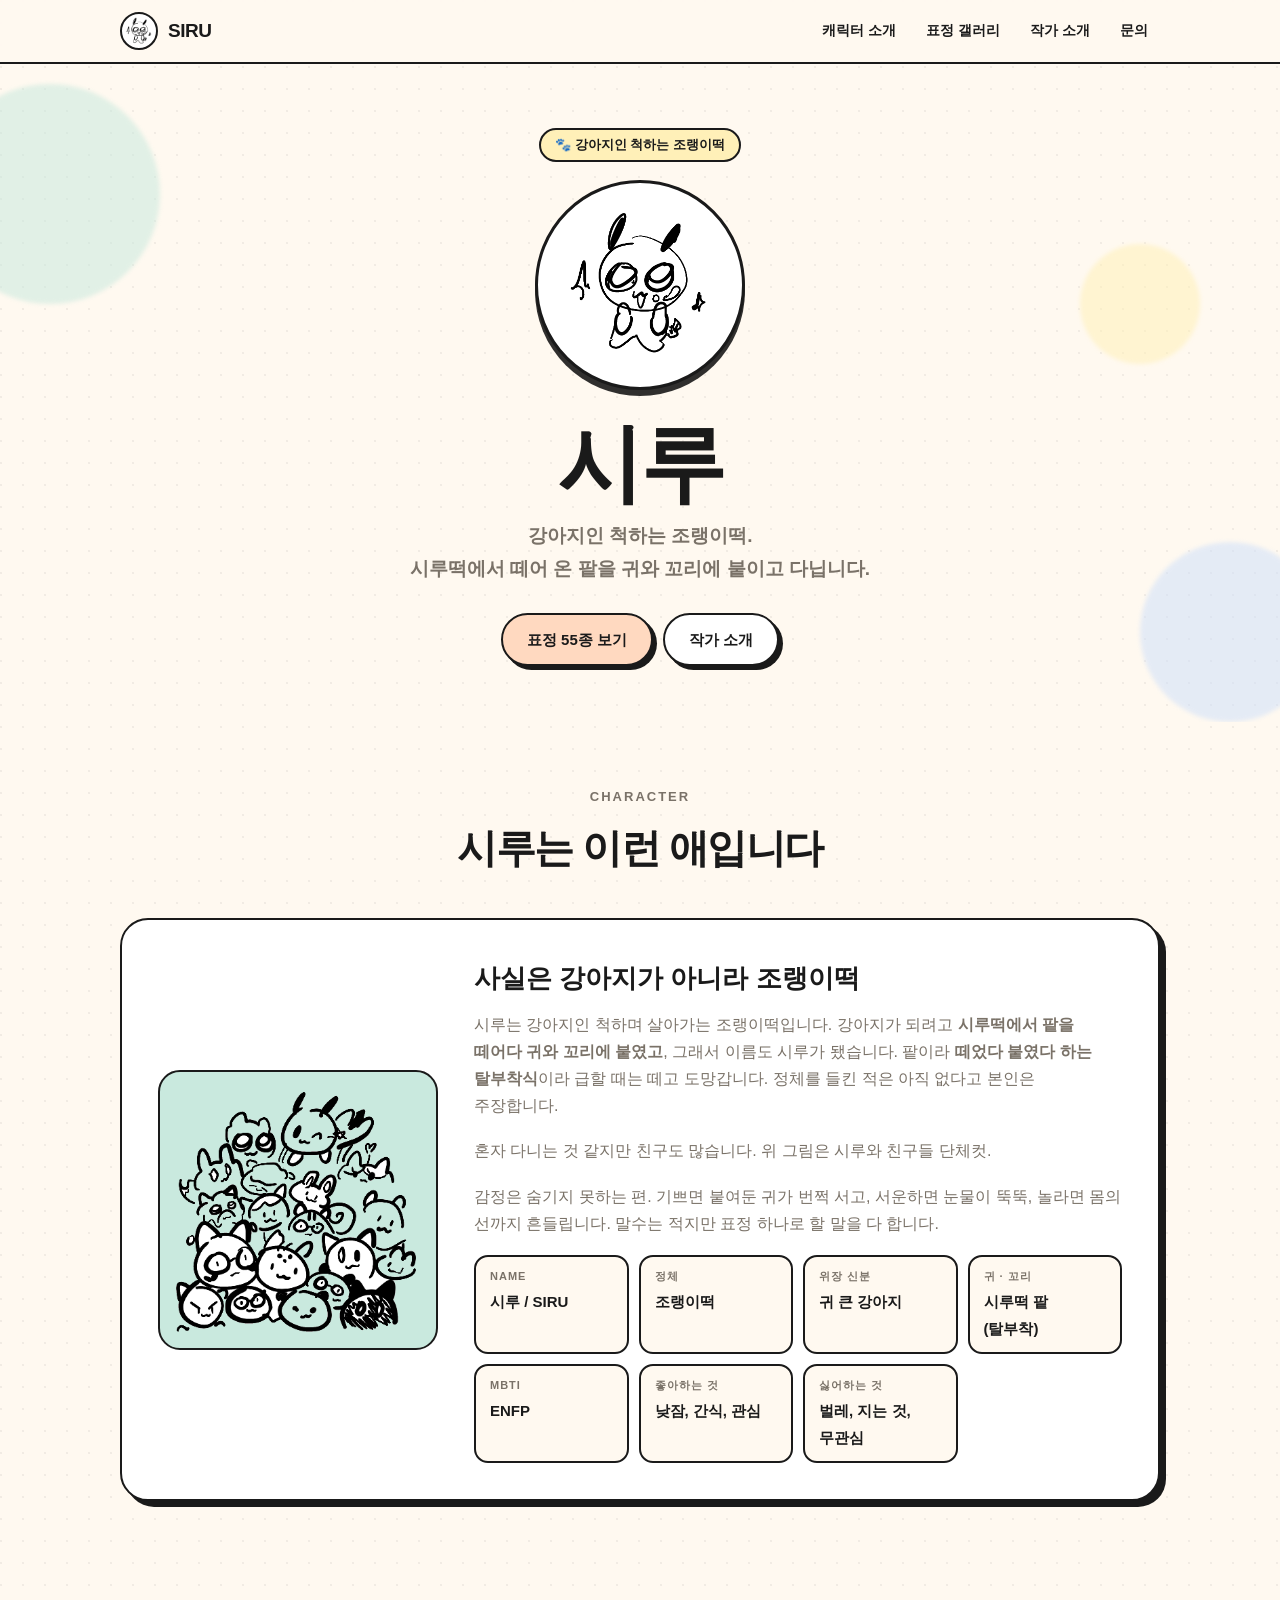
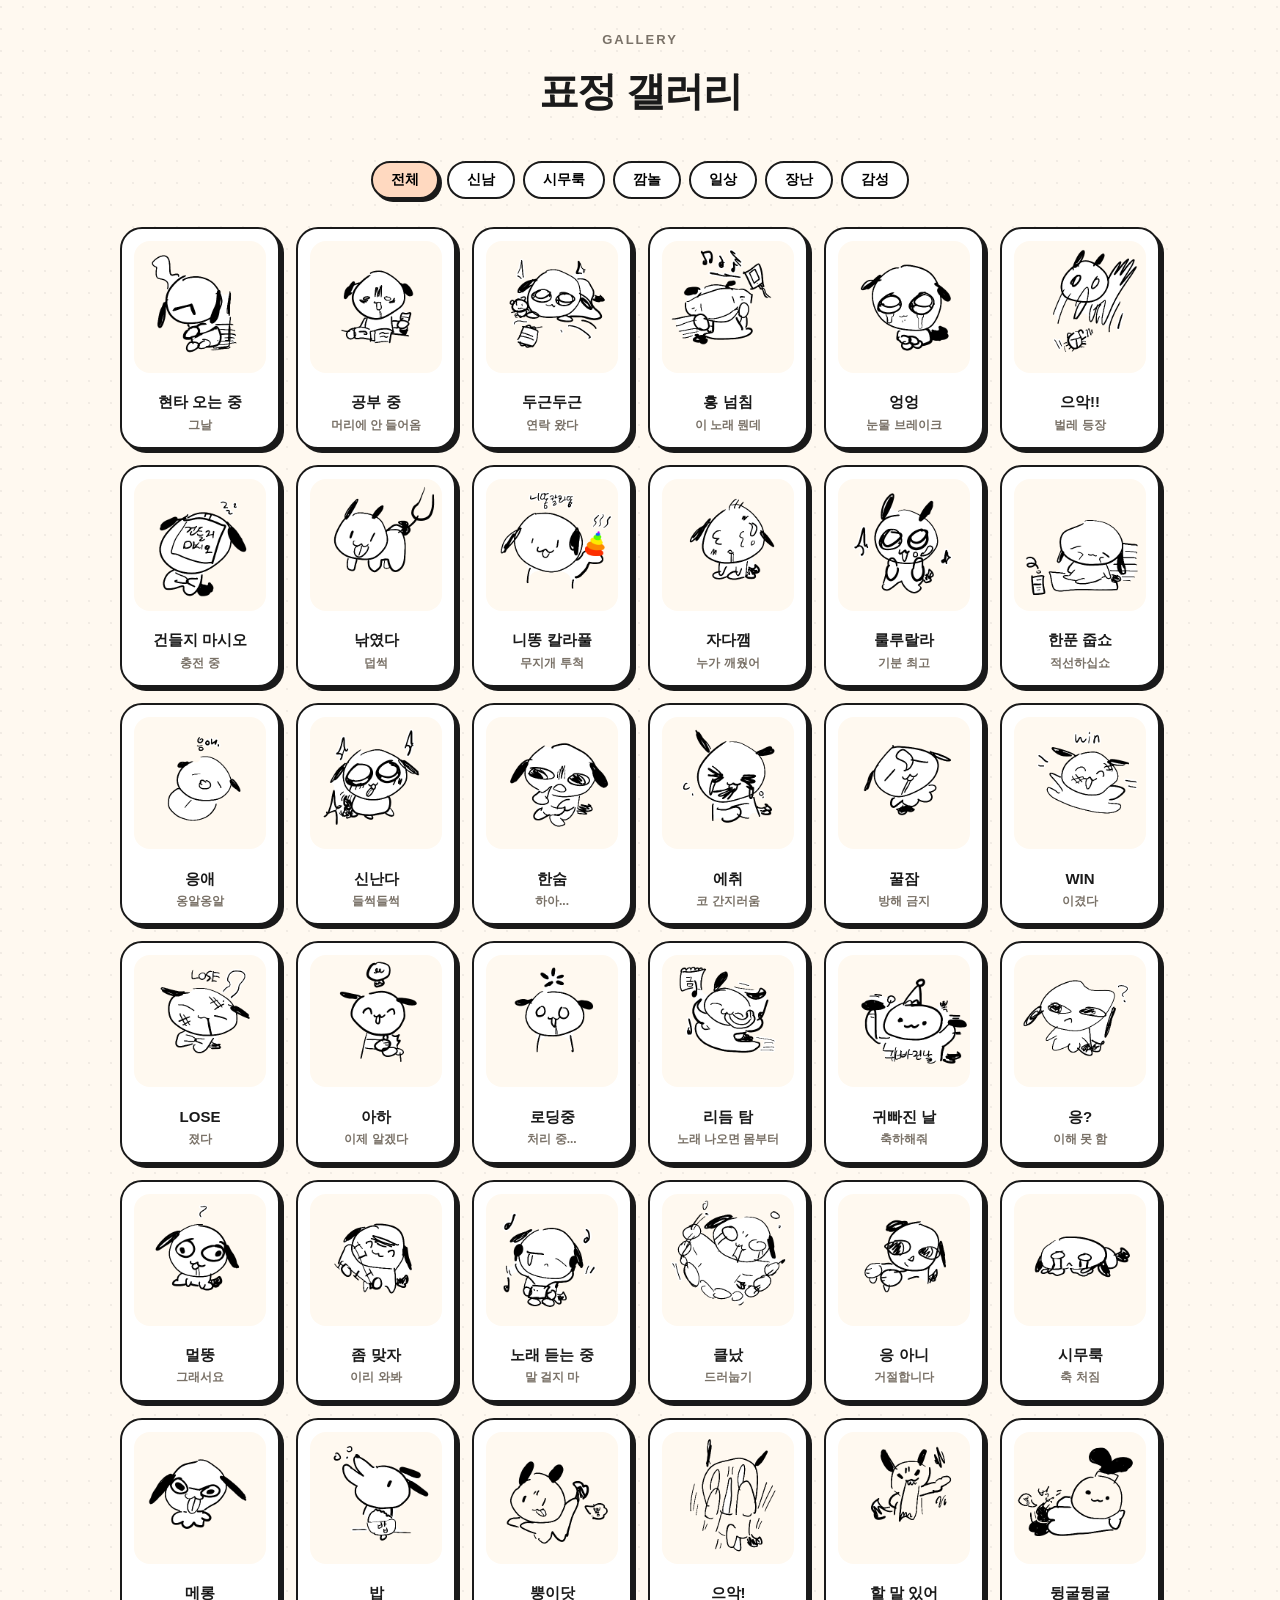
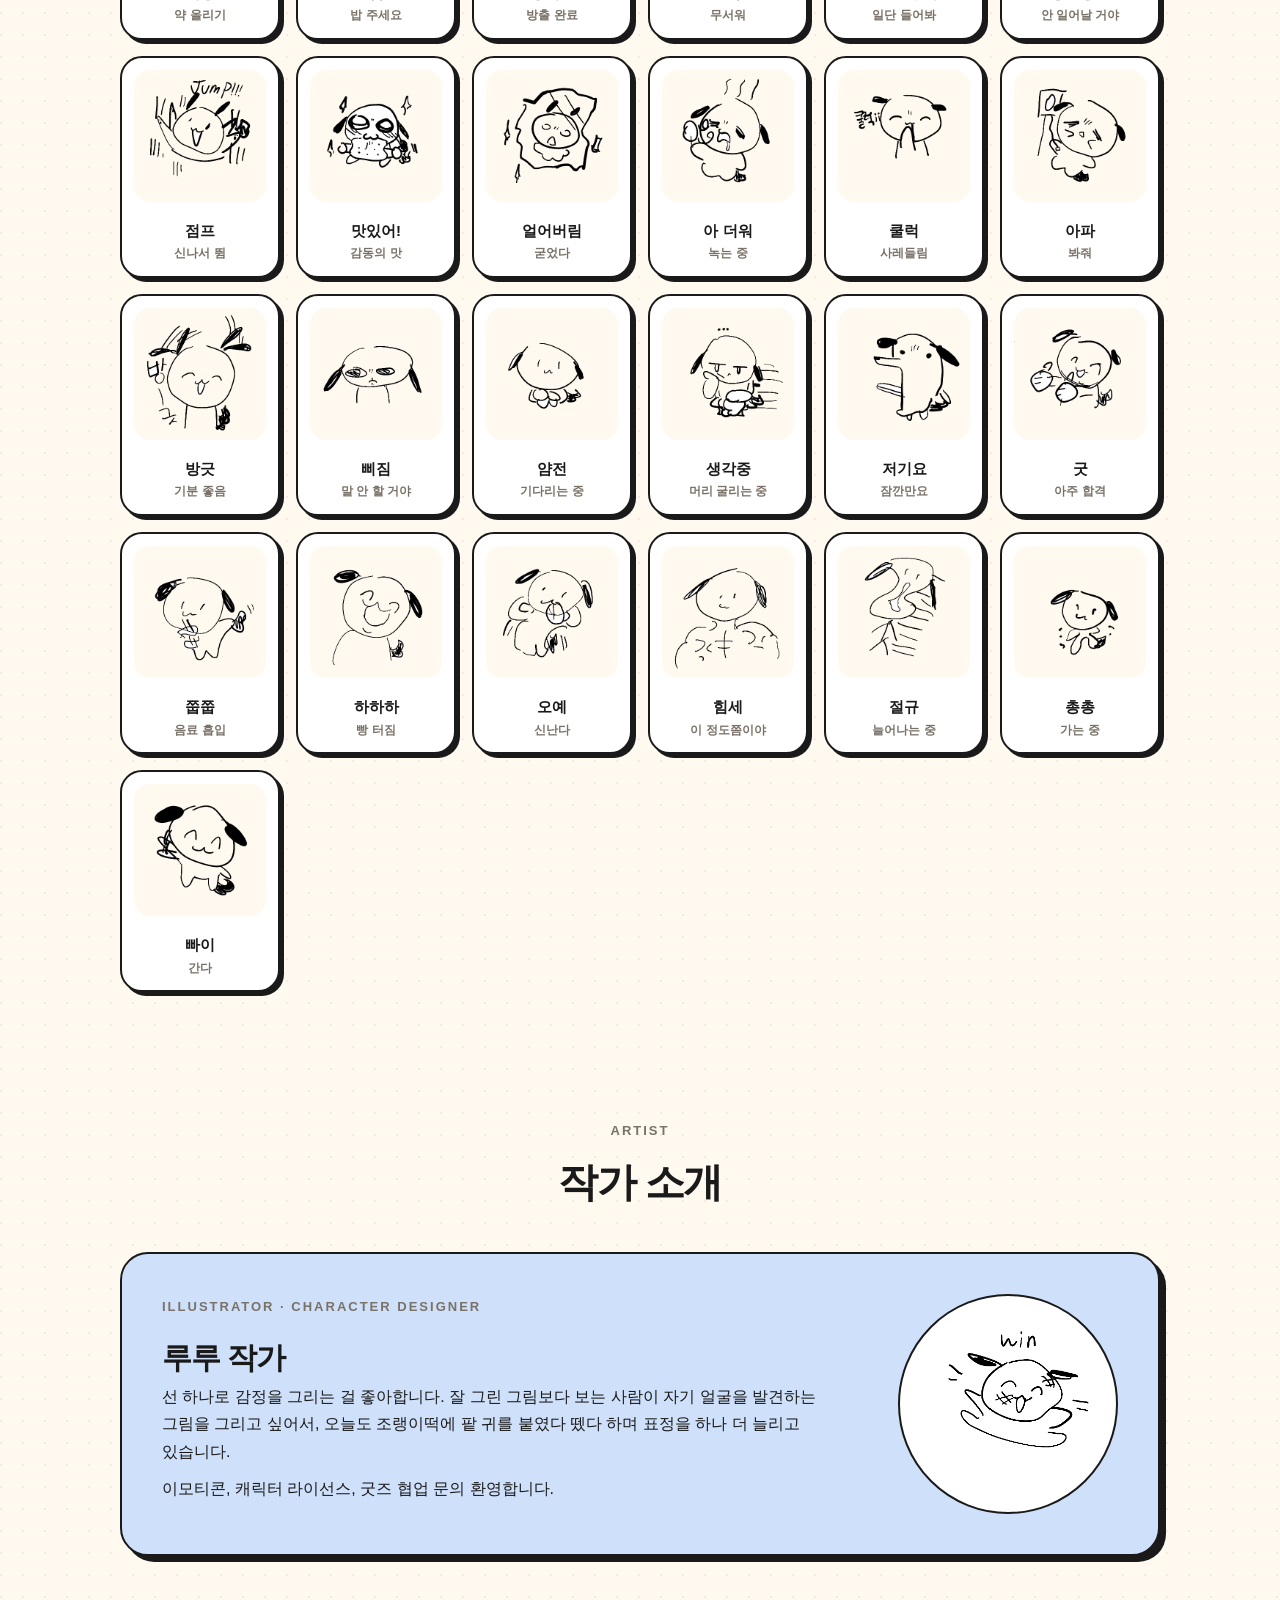
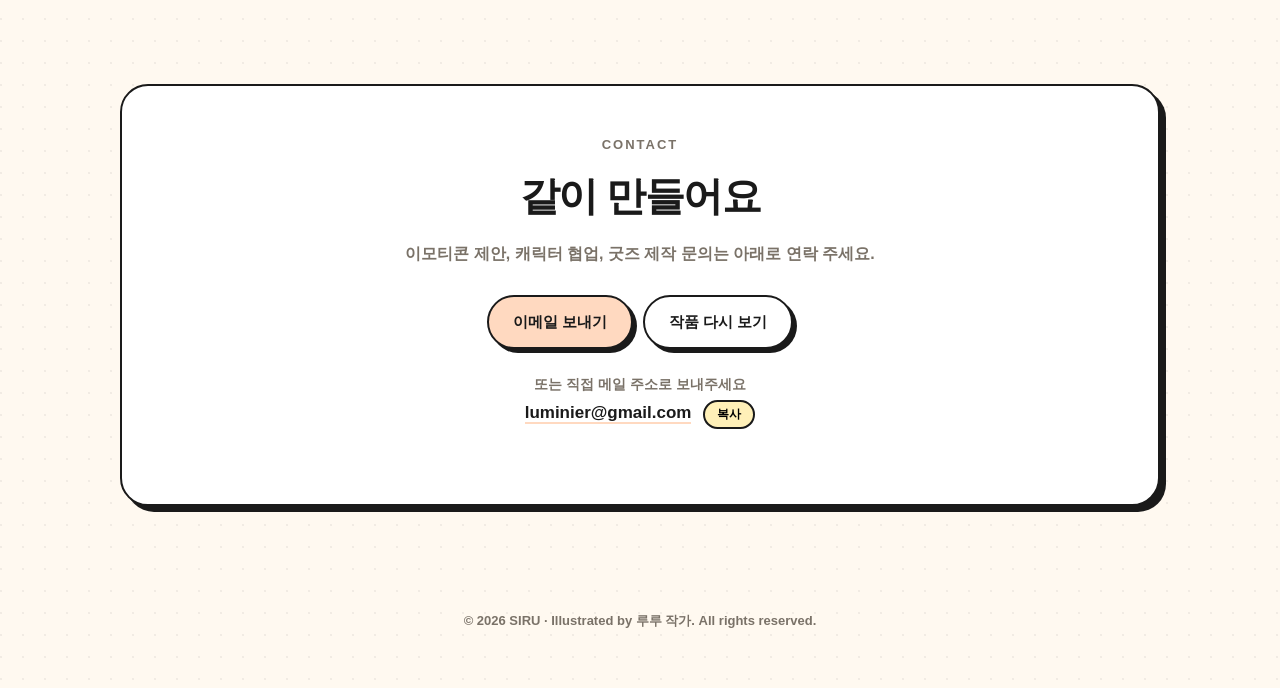
==== commit a3f44f4e: "Update fan page content: 55 expressions, new SIRU lore - Gallery expanded from 32 to 55 expressions " ====
--- a/index.html
+++ b/index.html
@@ -9,6 +9,28 @@
 <meta name="apple-mobile-web-app-status-bar-style" content="default">
 <meta name="format-detection" content="telephone=no">
 <title>시루 SIRU — 루루 작가 캐릭터 팬페이지</title>
+
+<meta name="description" content="루루 작가의 캐릭터 '시루(SIRU)' 공식 팬페이지. 강아지인 척하는 조랭이떡 시루의 표정 55종 갤러리와 작가 소개, 이모티콘·협업·굿즈 문의.">
+<meta name="keywords" content="시루, SIRU, 루루 작가, 캐릭터, 이모티콘, 조랭이떡, 굿즈, 캐릭터 협업">
+<meta name="author" content="루루 작가">
+<meta name="robots" content="index, follow, max-image-preview:large">
+<link rel="canonical" href="https://siru-4a476.web.app/">
+<link rel="icon" type="image/png" href="/favicon.png">
+<link rel="apple-touch-icon" href="/favicon.png">
+<meta property="og:type" content="website">
+<meta property="og:site_name" content="시루 SIRU">
+<meta property="og:title" content="시루 SIRU — 루루 작가 캐릭터 팬페이지">
+<meta property="og:description" content="루루 작가의 캐릭터 '시루(SIRU)' 공식 팬페이지. 강아지인 척하는 조랭이떡 시루의 표정 55종 갤러리와 작가 소개, 이모티콘·협업·굿즈 문의.">
+<meta property="og:url" content="https://siru-4a476.web.app/">
+<meta property="og:image" content="https://siru-4a476.web.app/og-image.png">
+<meta property="og:image:width" content="360">
+<meta property="og:image:height" content="360">
+<meta property="og:locale" content="ko_KR">
+<meta name="twitter:card" content="summary_large_image">
+<meta name="twitter:title" content="시루 SIRU — 루루 작가 캐릭터 팬페이지">
+<meta name="twitter:description" content="루루 작가의 캐릭터 '시루(SIRU)' 공식 팬페이지. 강아지인 척하는 조랭이떡 시루의 표정 55종 갤러리와 작가 소개, 이모티콘·협업·굿즈 문의.">
+<meta name="twitter:image" content="https://siru-4a476.web.app/og-image.png">
+<script type="application/ld+json">{"@context":"https://schema.org","@type":"WebSite","url":"https://siru-4a476.web.app/","name":"시루 SIRU","description":"루루 작가의 캐릭터 '시루(SIRU)' 공식 팬페이지. 강아지인 척하는 조랭이떡 시루의 표정 55종 갤러리와 작가 소개, 이모티콘·협업·굿즈 문의.","inLanguage":"ko-KR","creator":{"@type":"Person","name":"루루 작가","email":"luminier@gmail.com"}}</script>
 <style>
 :root{
   --cream:#FFF9F0; --paper:#FFFFFF; --ink:#1A1A1A; --sub:#7A7268;
@@ -173,9 +195,9 @@
     <div class="badge">🐾 강아지인 척하는 조랭이떡</div><br>
     <img class="hero-img" src="[data-uri]" alt="시루 대표 이미지">
     <h1>시루</h1>
-    <div class="tagline">강아지인 척하는 조랭이떡.<br>귀와 꼬리는 떼었다 붙였다 하는 탈부착식입니다.</div>
+    <div class="tagline">강아지인 척하는 조랭이떡.<br>시루떡에서 떼어 온 팥을 귀와 꼬리에 붙이고 다닙니다.</div>
     <div class="cta">
-      <a class="btn fill" href="#gallery">표정 32종 보기</a>
+      <a class="btn fill" href="#gallery">표정 55종 보기</a>
       <a class="btn" href="#artist">작가 소개</a>
     </div>
   </div>
@@ -188,20 +210,20 @@
       <h2>시루는 이런 애입니다</h2>
     </div>
     <div class="about">
-      <img src="[data-uri]" alt="시루 프로필">
+      <img src="[data-uri]" alt="시루 프로필">
       <div>
         <h3>사실은 강아지가 아니라 조랭이떡</h3>
-        <p>시루는 강아지인 척하며 살아가는 조랭이떡입니다. 귀와 꼬리는 <b>떼었다 붙였다 할 수 있는 탈부착식</b>이라, 급할 때는 떼고 도망가고 필요할 때 다시 붙입니다. 정체를 들킨 적은 아직 없다고 본인은 주장합니다.</p>
+        <p>시루는 강아지인 척하며 살아가는 조랭이떡입니다. 강아지가 되려고 <b>시루떡에서 팥을 떼어다 귀와 꼬리에 붙였고</b>, 그래서 이름도 시루가 됐습니다. 팥이라 <b>떼었다 붙였다 하는 탈부착식</b>이라 급할 때는 떼고 도망갑니다. 정체를 들킨 적은 아직 없다고 본인은 주장합니다.</p>
+        <p>혼자 다니는 것 같지만 친구도 많습니다. 위 그림은 시루와 친구들 단체컷.</p>
         <p>감정은 숨기지 못하는 편. 기쁘면 붙여둔 귀가 번쩍 서고, 서운하면 눈물이 뚝뚝, 놀라면 몸의 선까지 흔들립니다. 말수는 적지만 표정 하나로 할 말을 다 합니다.</p>
         <div class="spec">
           <div><b>NAME</b><span>시루 / SIRU</span></div>
           <div><b>정체</b><span>조랭이떡</span></div>
           <div><b>위장 신분</b><span>귀 큰 강아지</span></div>
-          <div><b>귀 · 꼬리</b><span>탈부착 가능</span></div>
+          <div><b>귀 · 꼬리</b><span>시루떡 팥 (탈부착)</span></div>
           <div><b>MBTI</b><span>ENFP</span></div>
-          <div><b>좋아하는 것</b><span>낮잠, 간식, 연락</span></div>
-          <div><b>싫어하는 것</b><span>벌레, 지는 것, 떡국</span></div>
-          <div><b>말버릇</b><span>"응애"</span></div>
+          <div><b>좋아하는 것</b><span>낮잠, 간식, 관심</span></div>
+          <div><b>싫어하는 것</b><span>벌레, 지는 것, 무관심</span></div>
         </div>
       </div>
     </div>
@@ -237,7 +259,7 @@
       <div>
         <div class="role">ILLUSTRATOR &middot; CHARACTER DESIGNER</div>
         <h3>루루 작가</h3>
-        <p>선 하나로 감정을 그리는 걸 좋아합니다. 잘 그린 그림보다 보는 사람이 자기 얼굴을 발견하는 그림을 그리고 싶어서, 오늘도 조랭이떡의 귀를 붙였다 뗐다 하며 표정을 하나 더 늘리고 있습니다.</p>
+        <p>선 하나로 감정을 그리는 걸 좋아합니다. 잘 그린 그림보다 보는 사람이 자기 얼굴을 발견하는 그림을 그리고 싶어서, 오늘도 조랭이떡에 팥 귀를 붙였다 뗐다 하며 표정을 하나 더 늘리고 있습니다.</p>
         <p>이모티콘, 캐릭터 라이선스, 굿즈 협업 문의 환영합니다.</p>
       </div>
       <img src="[data-uri]" alt="루루 작가">
@@ -279,7 +301,7 @@
 </div>
 
 <script>
-const DATA = [{"src": "[data-uri]", "title": "현타 오는 중", "sub": "그날", "cat": "mood"}, {"src": "[data-uri]", "title": "공부 중", "sub": "머리에 안 들어옴", "cat": "daily"}, {"src": "[data-uri]", "title": "두근두근", "sub": "연락 왔다", "cat": "happy"}, {"src": "[data-uri]", "title": "흥 넘침", "sub": "이 노래 뭔데", "cat": "happy"}, {"src": "[data-uri]", "title": "엉엉", "sub": "눈물 브레이크", "cat": "sad"}, {"src": "[data-uri]", "title": "으악!!", "sub": "벌레 등장", "cat": "surprise"}, {"src": "[data-uri]", "title": "건들지 마시오", "sub": "충전 중", "cat": "daily"}, {"src": "[data-uri]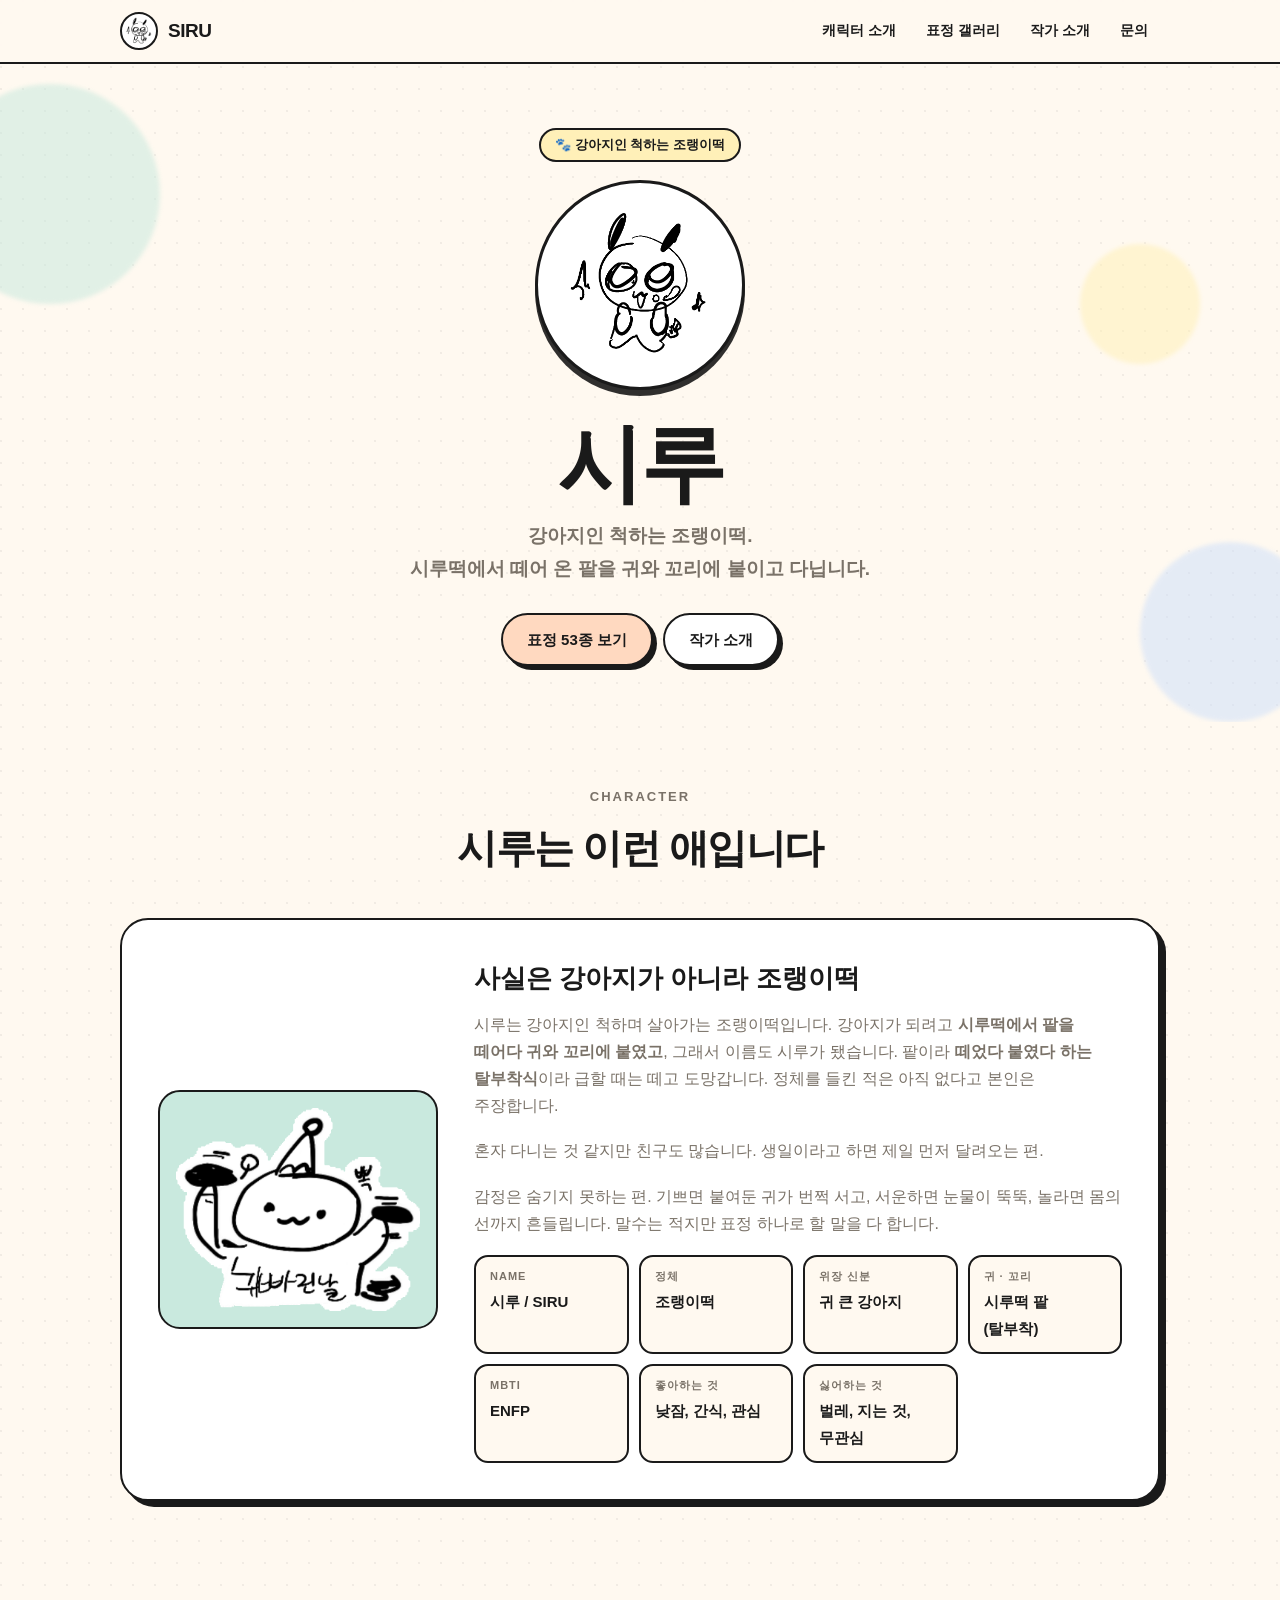
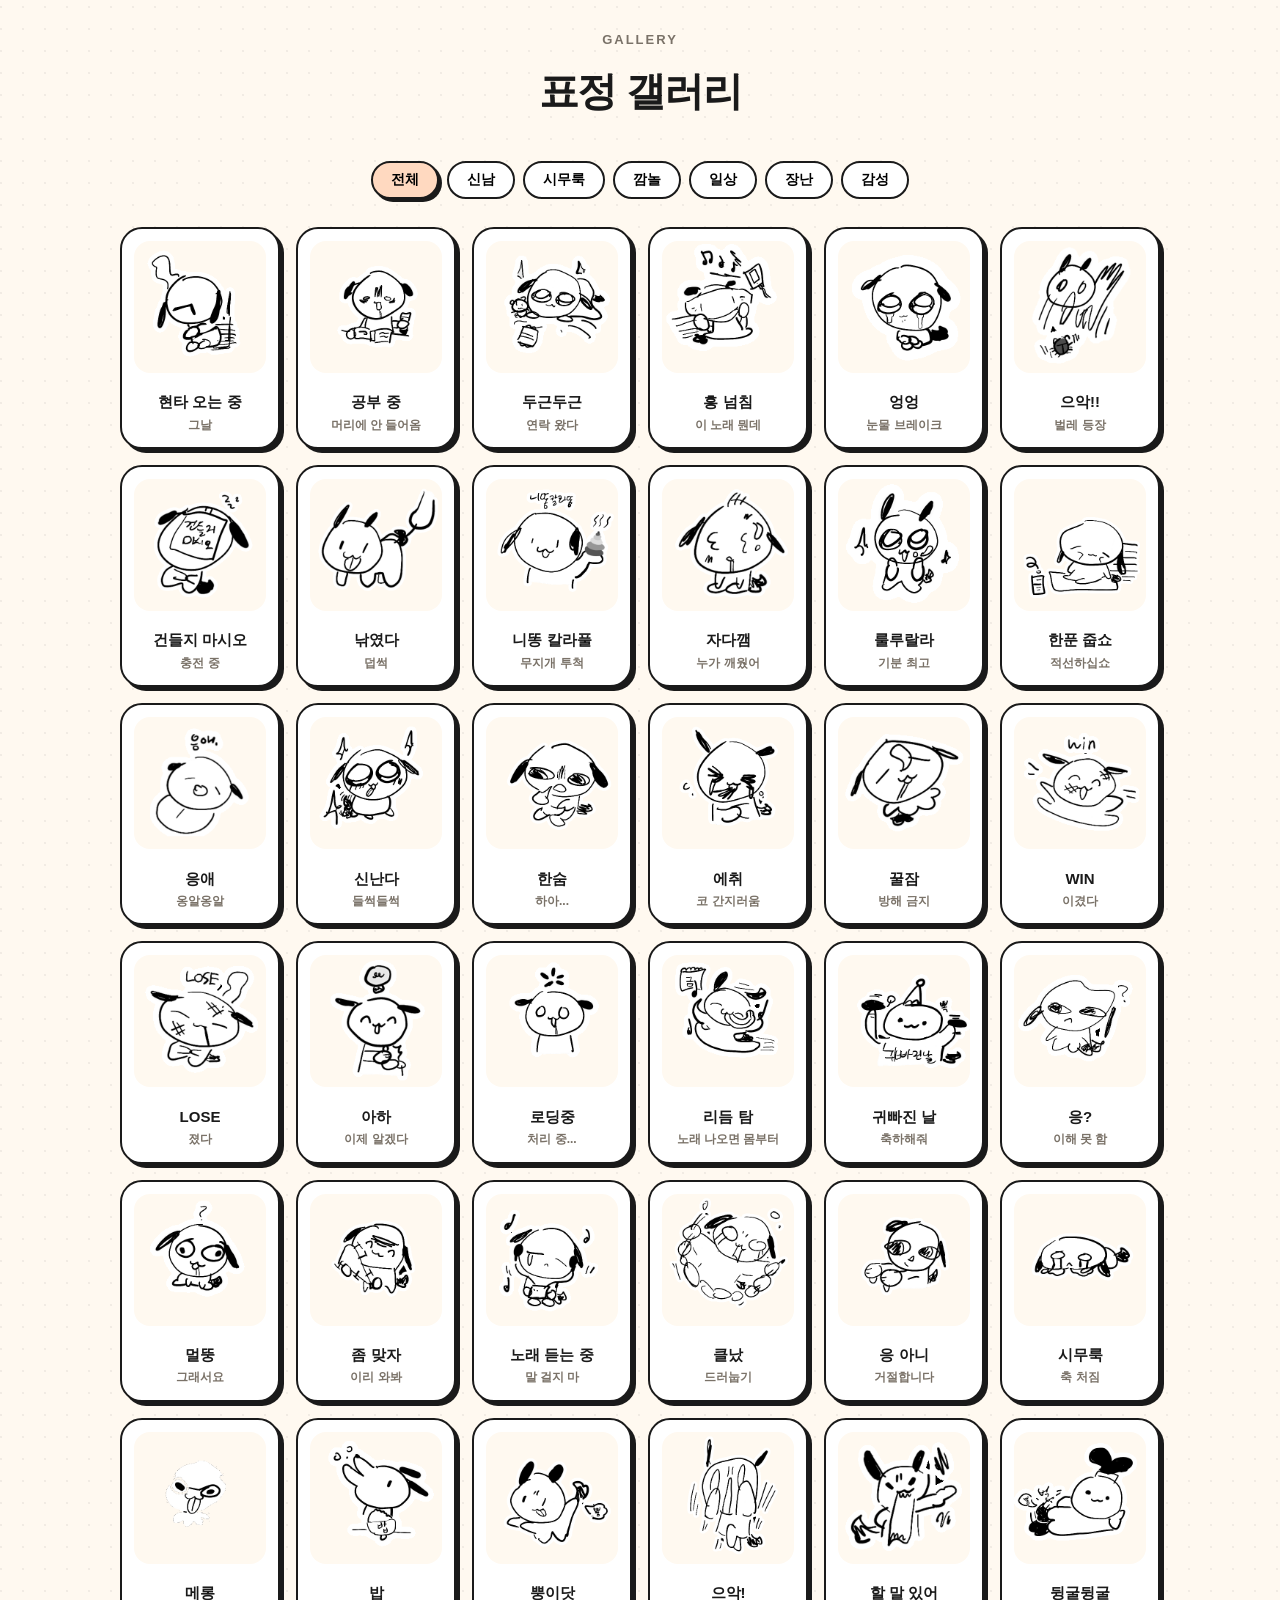
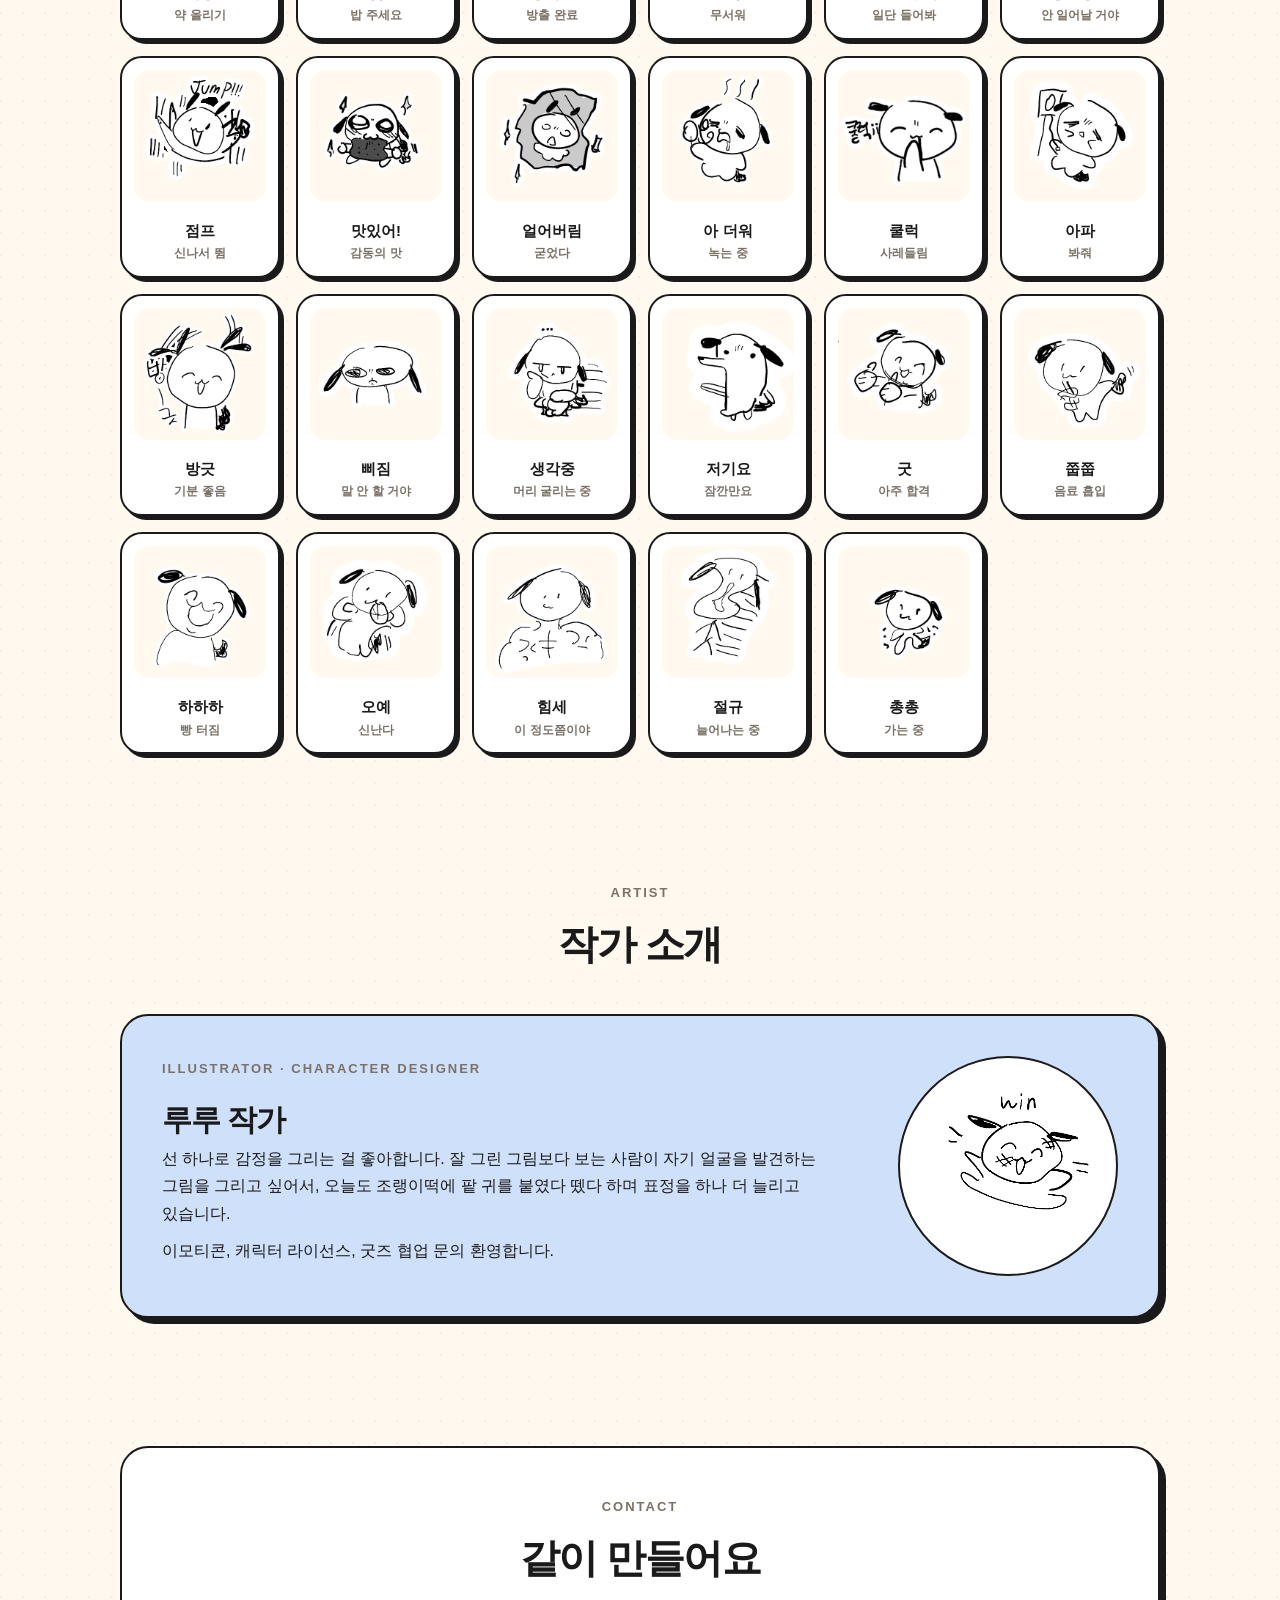
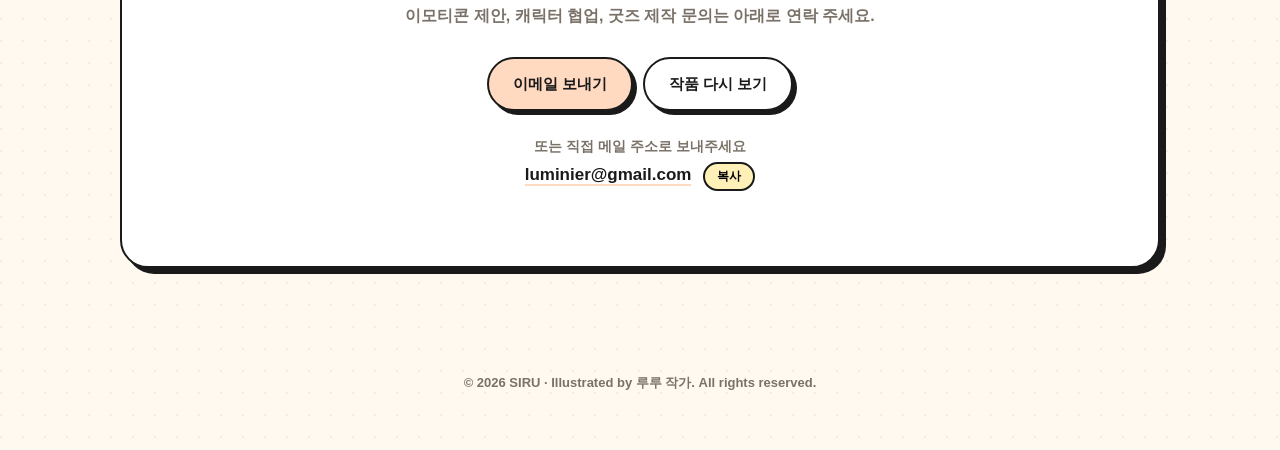
==== commit b4fe7c2f: "Update fan page with new artwork export: 53 expressions - Gallery re-exported at higher quality; all" ====
--- a/index.html
+++ b/index.html
@@ -10,7 +10,7 @@
 <meta name="format-detection" content="telephone=no">
 <title>시루 SIRU — 루루 작가 캐릭터 팬페이지</title>
 
-<meta name="description" content="루루 작가의 캐릭터 '시루(SIRU)' 공식 팬페이지. 강아지인 척하는 조랭이떡 시루의 표정 55종 갤러리와 작가 소개, 이모티콘·협업·굿즈 문의.">
+<meta name="description" content="루루 작가의 캐릭터 '시루(SIRU)' 공식 팬페이지. 강아지인 척하는 조랭이떡 시루의 표정 53종 갤러리와 작가 소개, 이모티콘·협업·굿즈 문의.">
 <meta name="keywords" content="시루, SIRU, 루루 작가, 캐릭터, 이모티콘, 조랭이떡, 굿즈, 캐릭터 협업">
 <meta name="author" content="루루 작가">
 <meta name="robots" content="index, follow, max-image-preview:large">
@@ -20,7 +20,7 @@
 <meta property="og:type" content="website">
 <meta property="og:site_name" content="시루 SIRU">
 <meta property="og:title" content="시루 SIRU — 루루 작가 캐릭터 팬페이지">
-<meta property="og:description" content="루루 작가의 캐릭터 '시루(SIRU)' 공식 팬페이지. 강아지인 척하는 조랭이떡 시루의 표정 55종 갤러리와 작가 소개, 이모티콘·협업·굿즈 문의.">
+<meta property="og:description" content="루루 작가의 캐릭터 '시루(SIRU)' 공식 팬페이지. 강아지인 척하는 조랭이떡 시루의 표정 53종 갤러리와 작가 소개, 이모티콘·협업·굿즈 문의.">
 <meta property="og:url" content="https://siru-4a476.web.app/">
 <meta property="og:image" content="https://siru-4a476.web.app/og-image.png">
 <meta property="og:image:width" content="360">
@@ -28,9 +28,9 @@
 <meta property="og:locale" content="ko_KR">
 <meta name="twitter:card" content="summary_large_image">
 <meta name="twitter:title" content="시루 SIRU — 루루 작가 캐릭터 팬페이지">
-<meta name="twitter:description" content="루루 작가의 캐릭터 '시루(SIRU)' 공식 팬페이지. 강아지인 척하는 조랭이떡 시루의 표정 55종 갤러리와 작가 소개, 이모티콘·협업·굿즈 문의.">
+<meta name="twitter:description" content="루루 작가의 캐릭터 '시루(SIRU)' 공식 팬페이지. 강아지인 척하는 조랭이떡 시루의 표정 53종 갤러리와 작가 소개, 이모티콘·협업·굿즈 문의.">
 <meta name="twitter:image" content="https://siru-4a476.web.app/og-image.png">
-<script type="application/ld+json">{"@context":"https://schema.org","@type":"WebSite","url":"https://siru-4a476.web.app/","name":"시루 SIRU","description":"루루 작가의 캐릭터 '시루(SIRU)' 공식 팬페이지. 강아지인 척하는 조랭이떡 시루의 표정 55종 갤러리와 작가 소개, 이모티콘·협업·굿즈 문의.","inLanguage":"ko-KR","creator":{"@type":"Person","name":"루루 작가","email":"luminier@gmail.com"}}</script>
+<script type="application/ld+json">{"@context":"https://schema.org","@type":"WebSite","url":"https://siru-4a476.web.app/","name":"시루 SIRU","description":"루루 작가의 캐릭터 '시루(SIRU)' 공식 팬페이지. 강아지인 척하는 조랭이떡 시루의 표정 53종 갤러리와 작가 소개, 이모티콘·협업·굿즈 문의.","inLanguage":"ko-KR","creator":{"@type":"Person","name":"루루 작가","email":"luminier@gmail.com"}}</script>
 <style>
 :root{
   --cream:#FFF9F0; --paper:#FFFFFF; --ink:#1A1A1A; --sub:#7A7268;
@@ -197,7 +197,7 @@
     <h1>시루</h1>
     <div class="tagline">강아지인 척하는 조랭이떡.<br>시루떡에서 떼어 온 팥을 귀와 꼬리에 붙이고 다닙니다.</div>
     <div class="cta">
-      <a class="btn fill" href="#gallery">표정 55종 보기</a>
+      <a class="btn fill" href="#gallery">표정 53종 보기</a>
       <a class="btn" href="#artist">작가 소개</a>
     </div>
   </div>
@@ -210,11 +210,11 @@
       <h2>시루는 이런 애입니다</h2>
     </div>
     <div class="about">
-      <img src="[data-uri]" alt="시루 프로필">
+      <img src="[data-uri]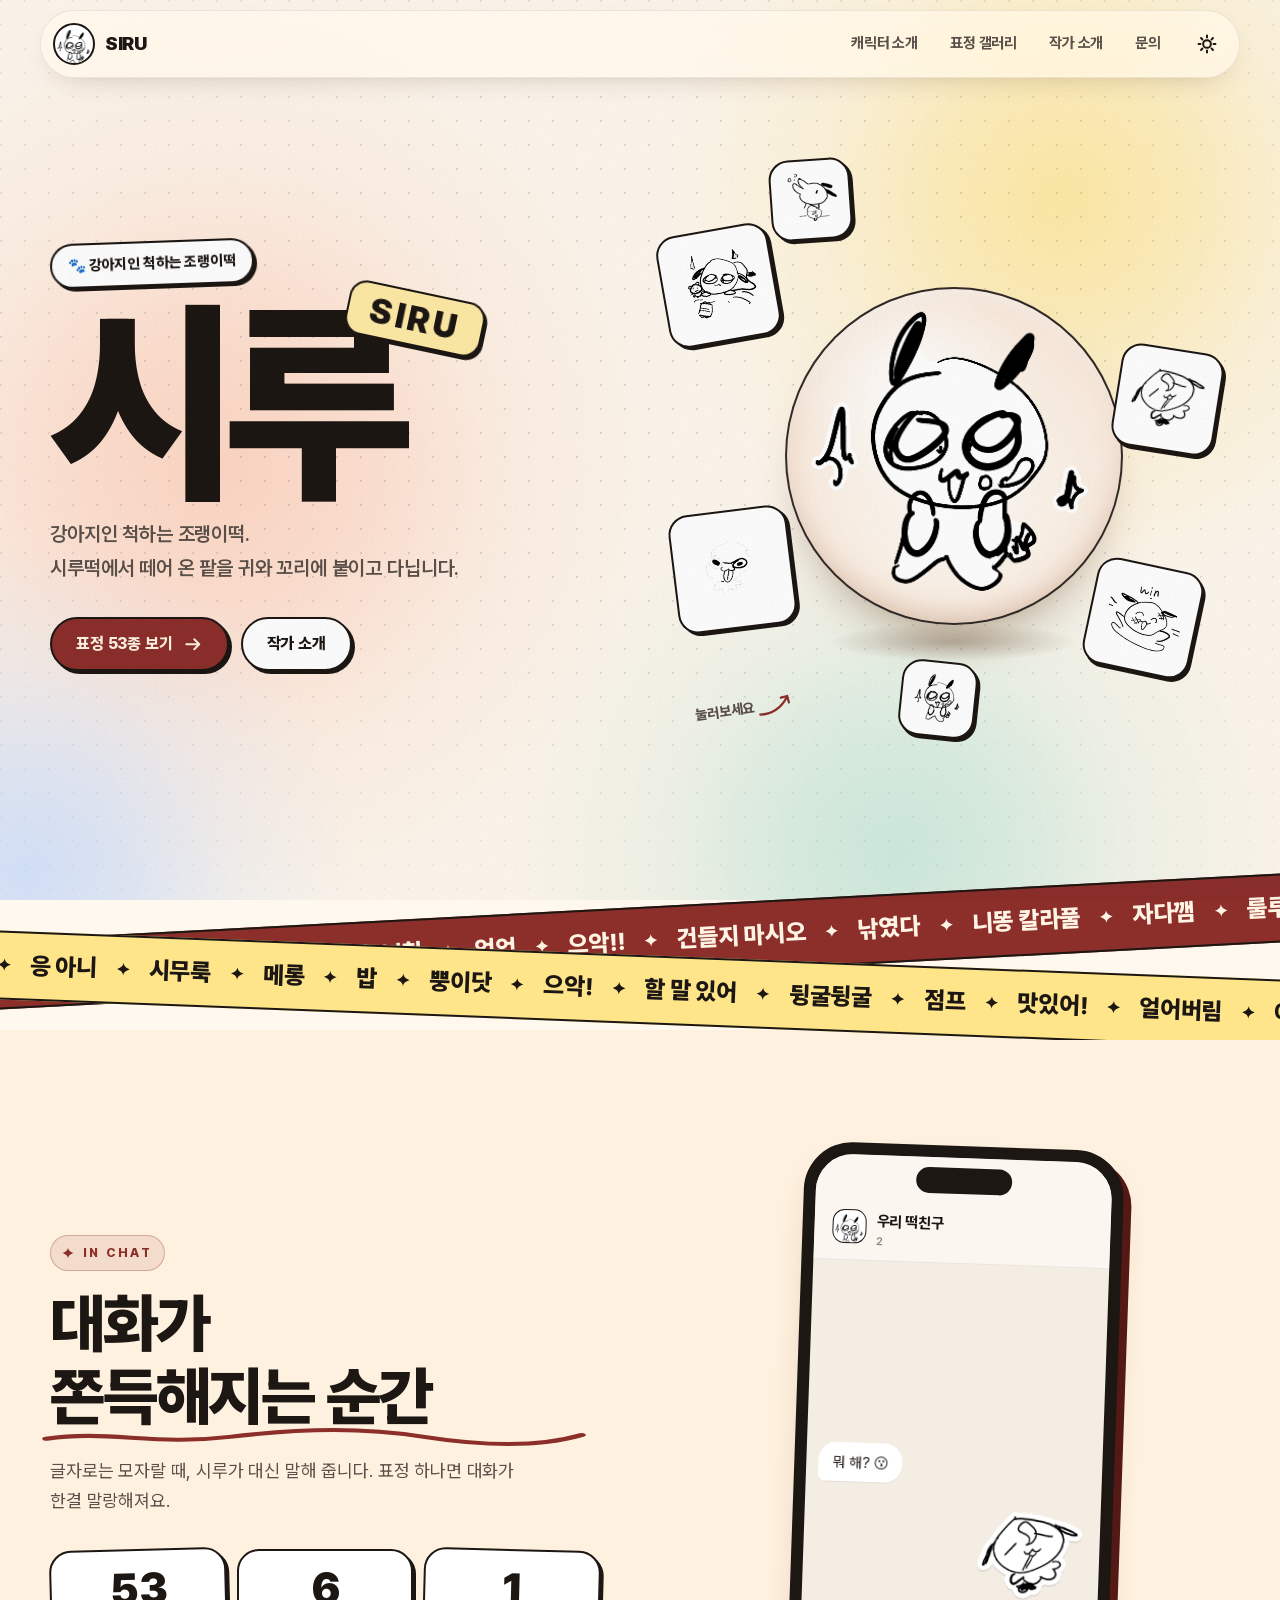
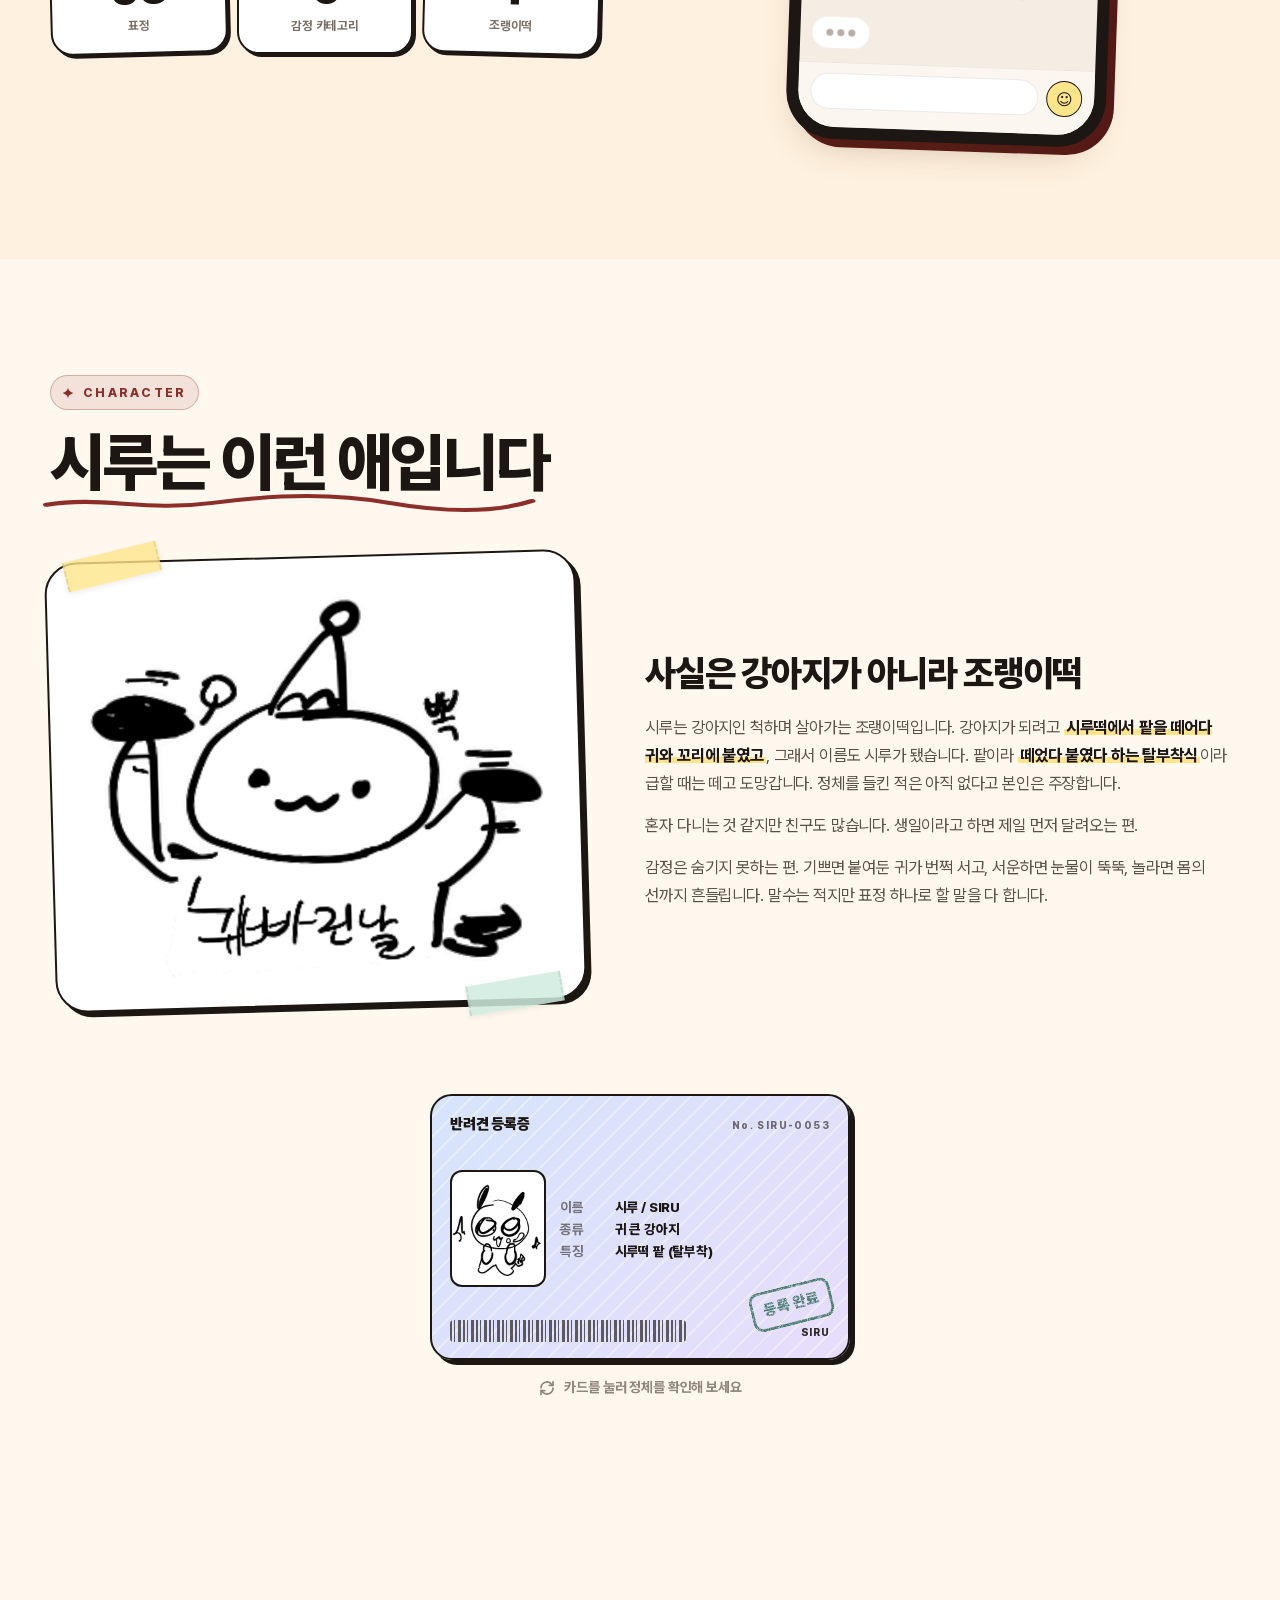
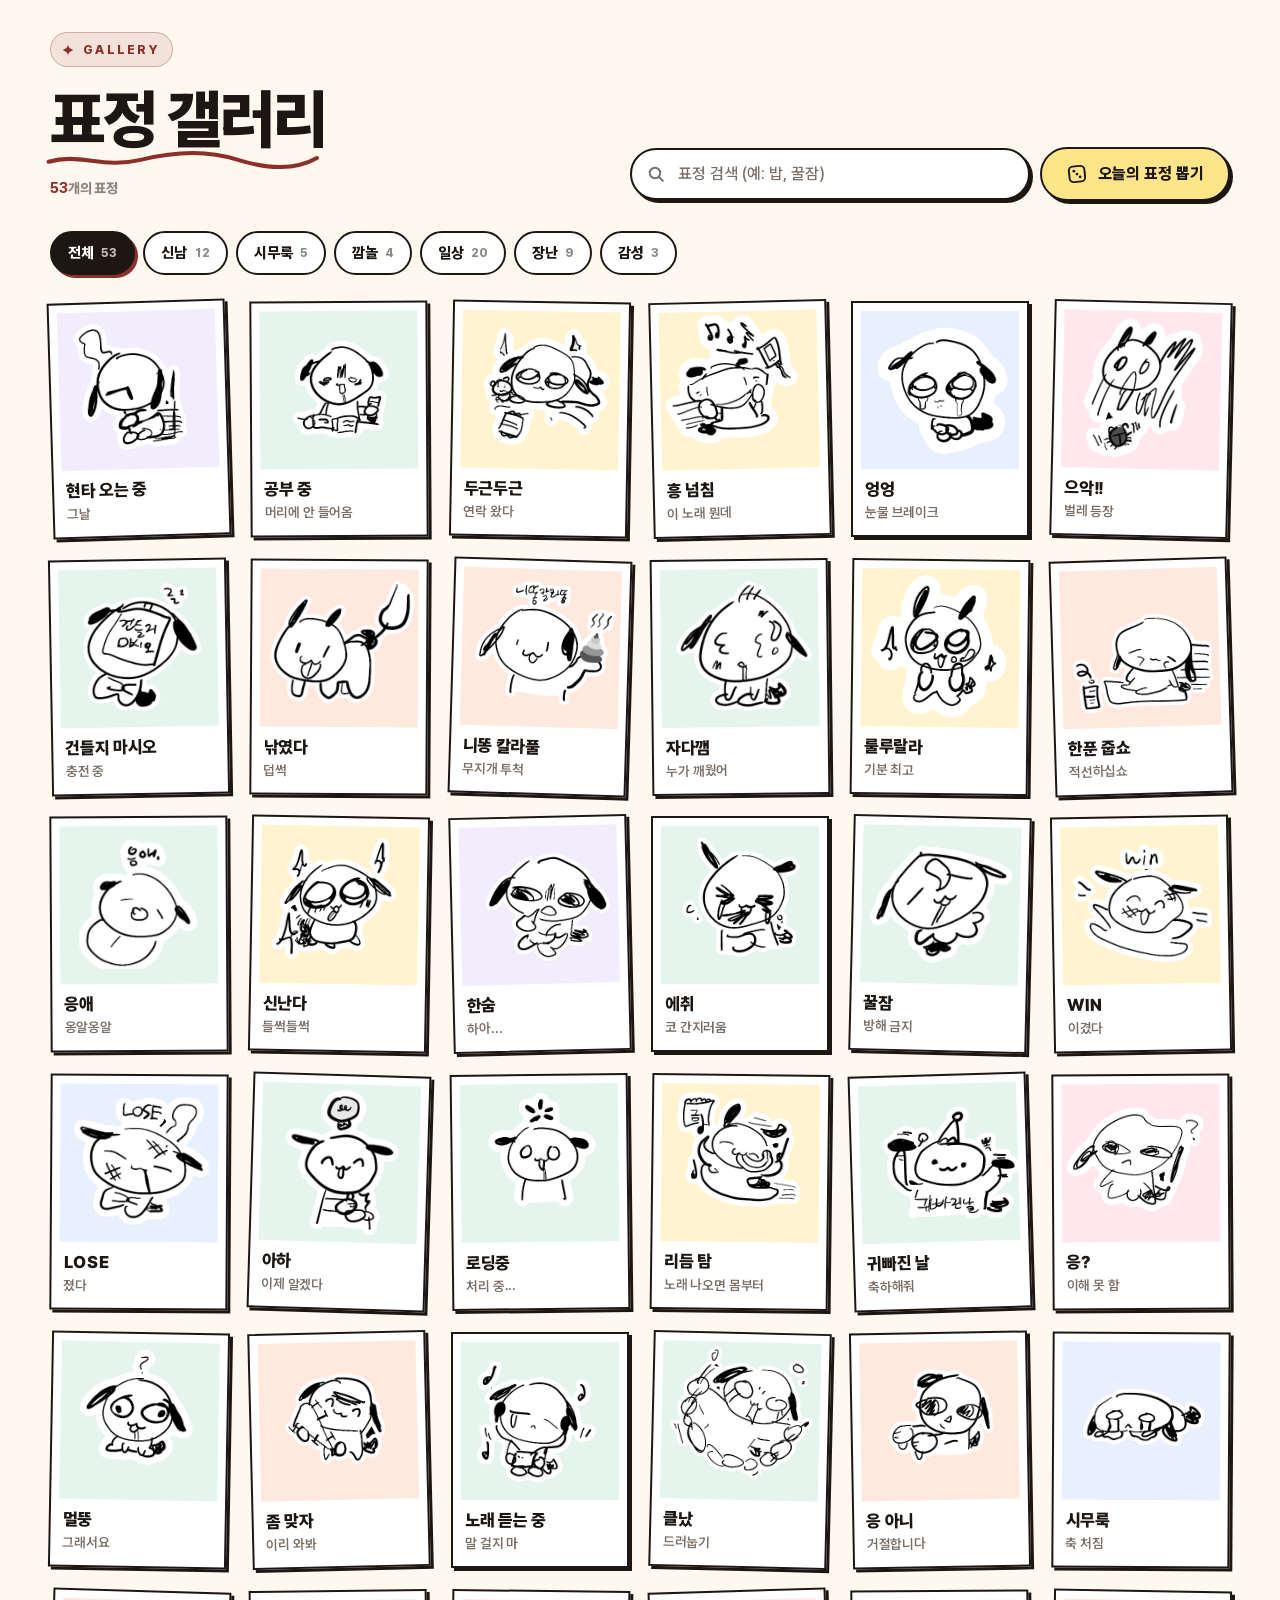
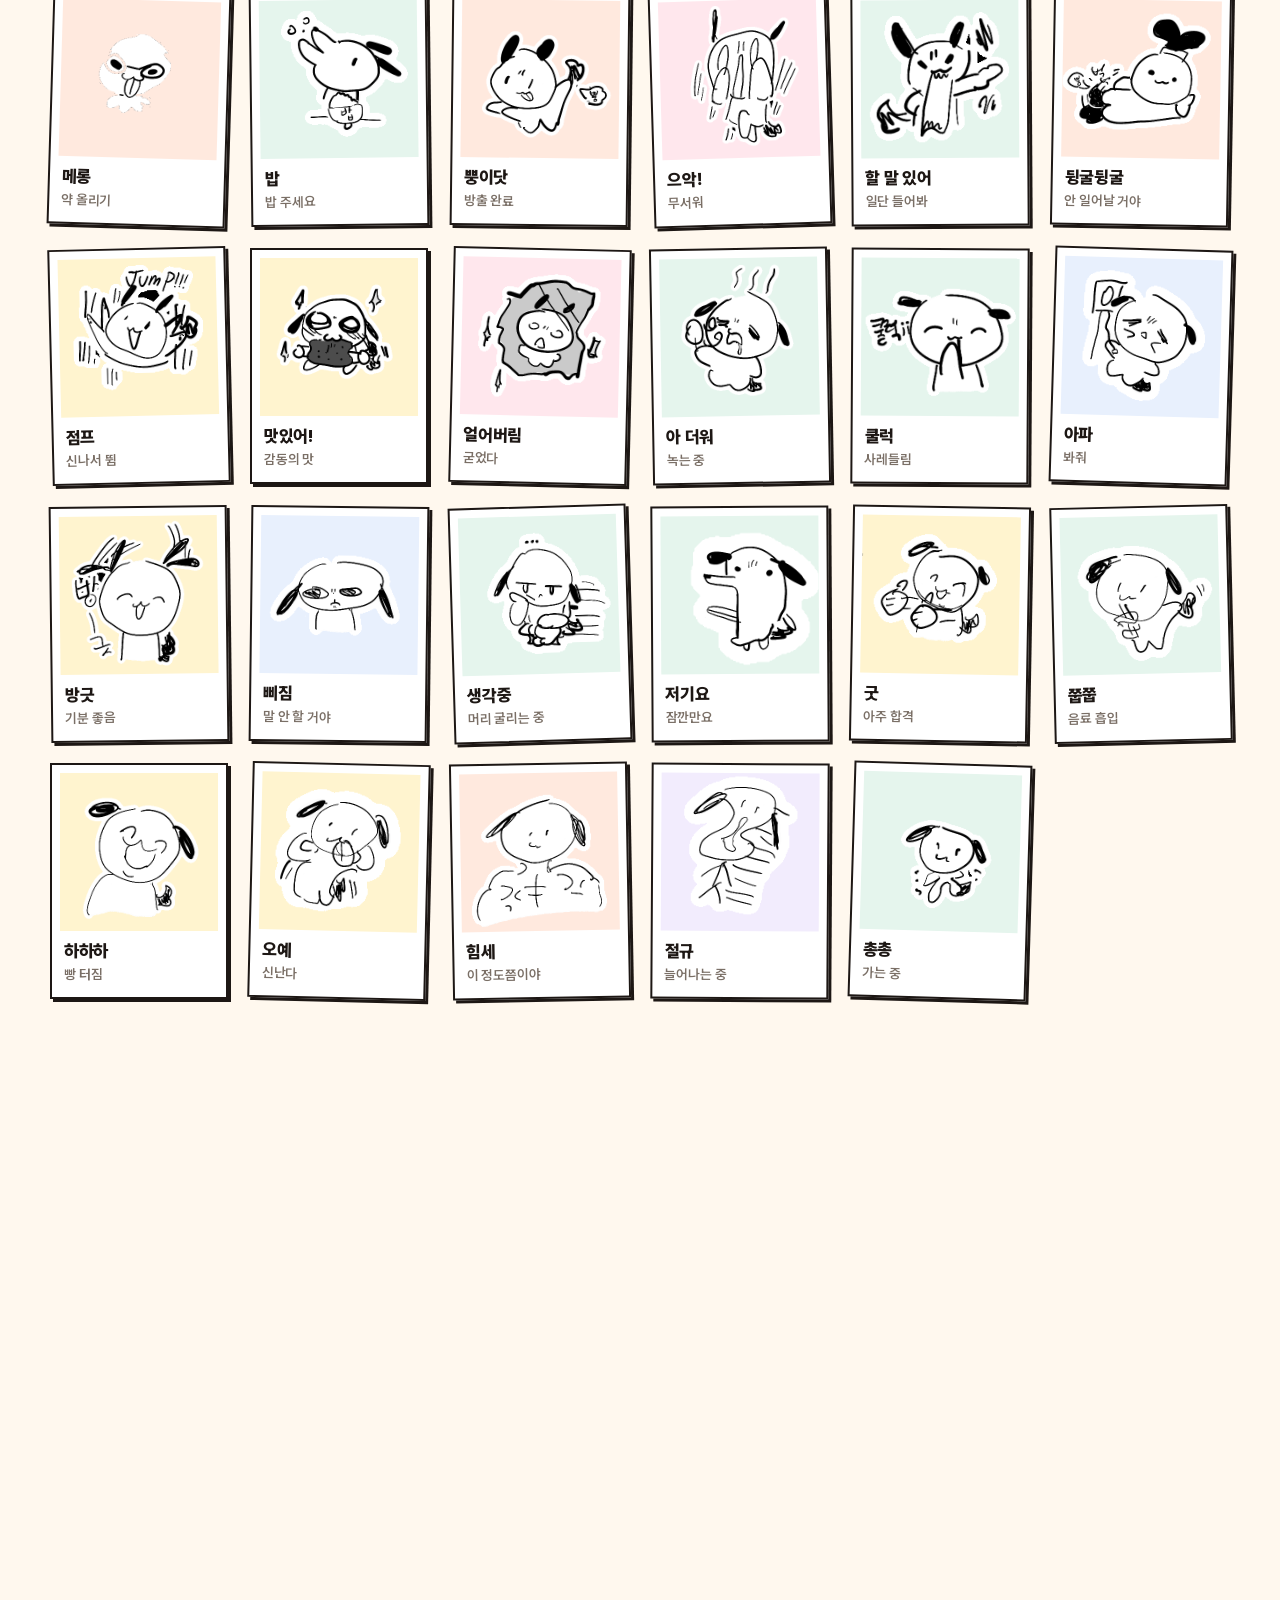
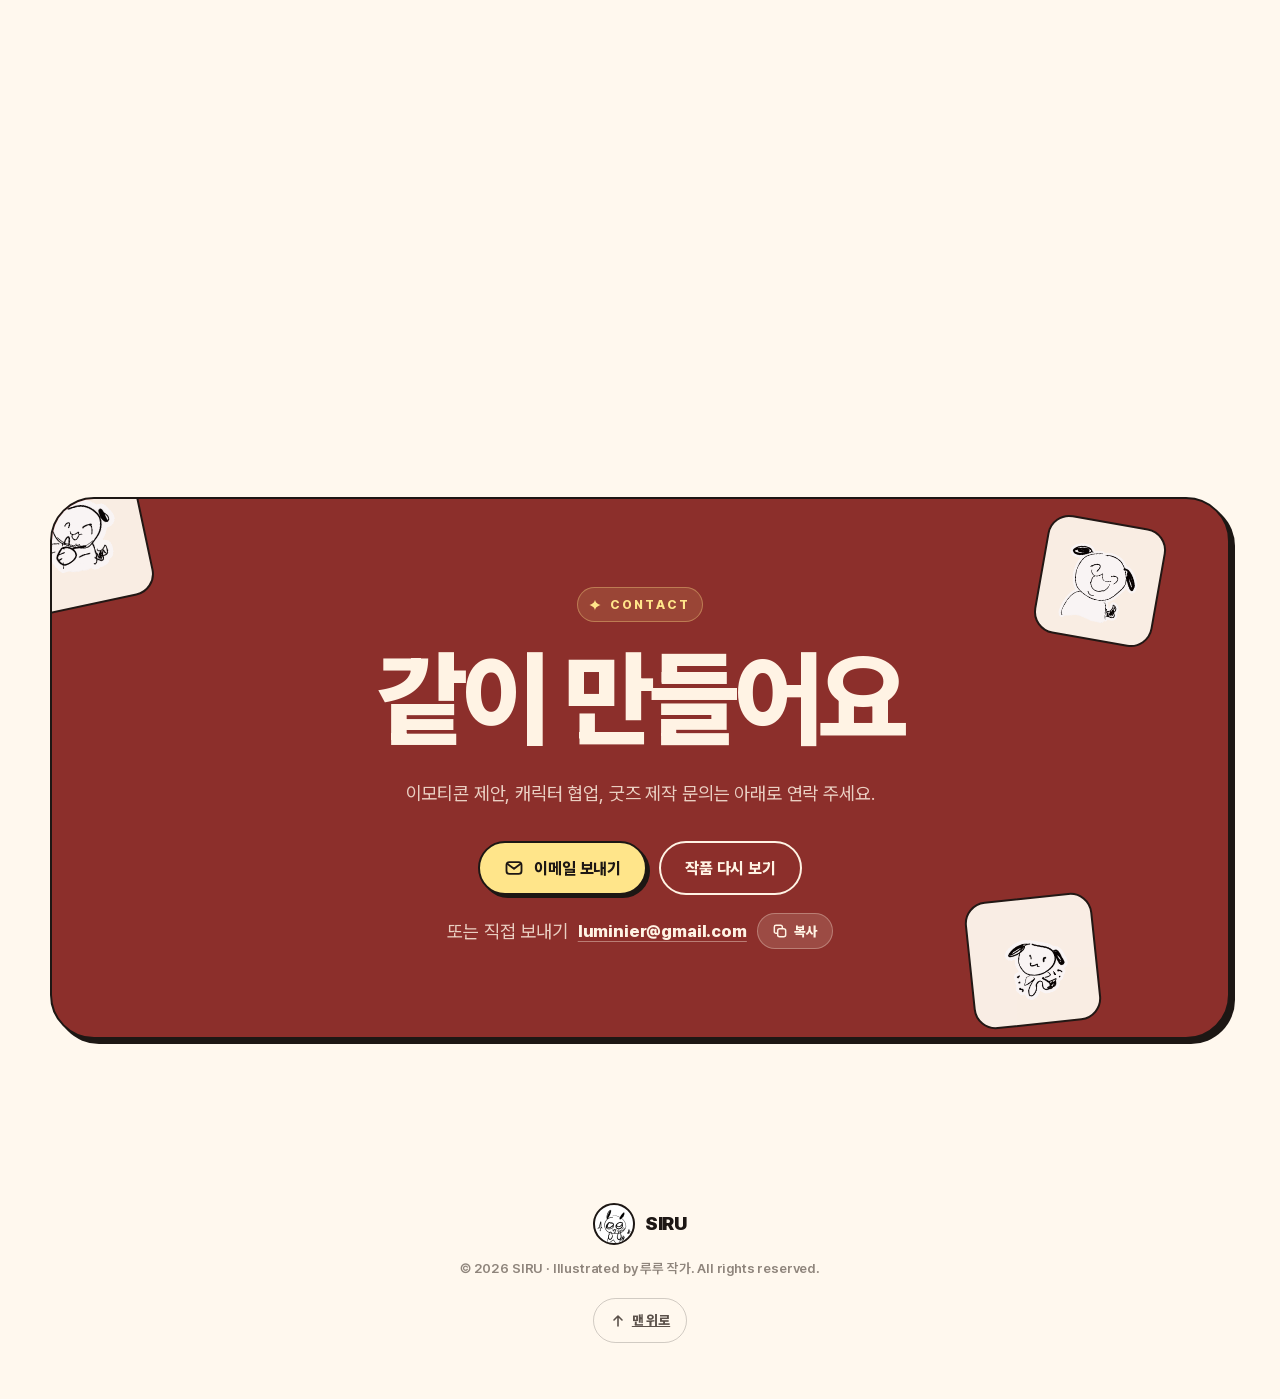
